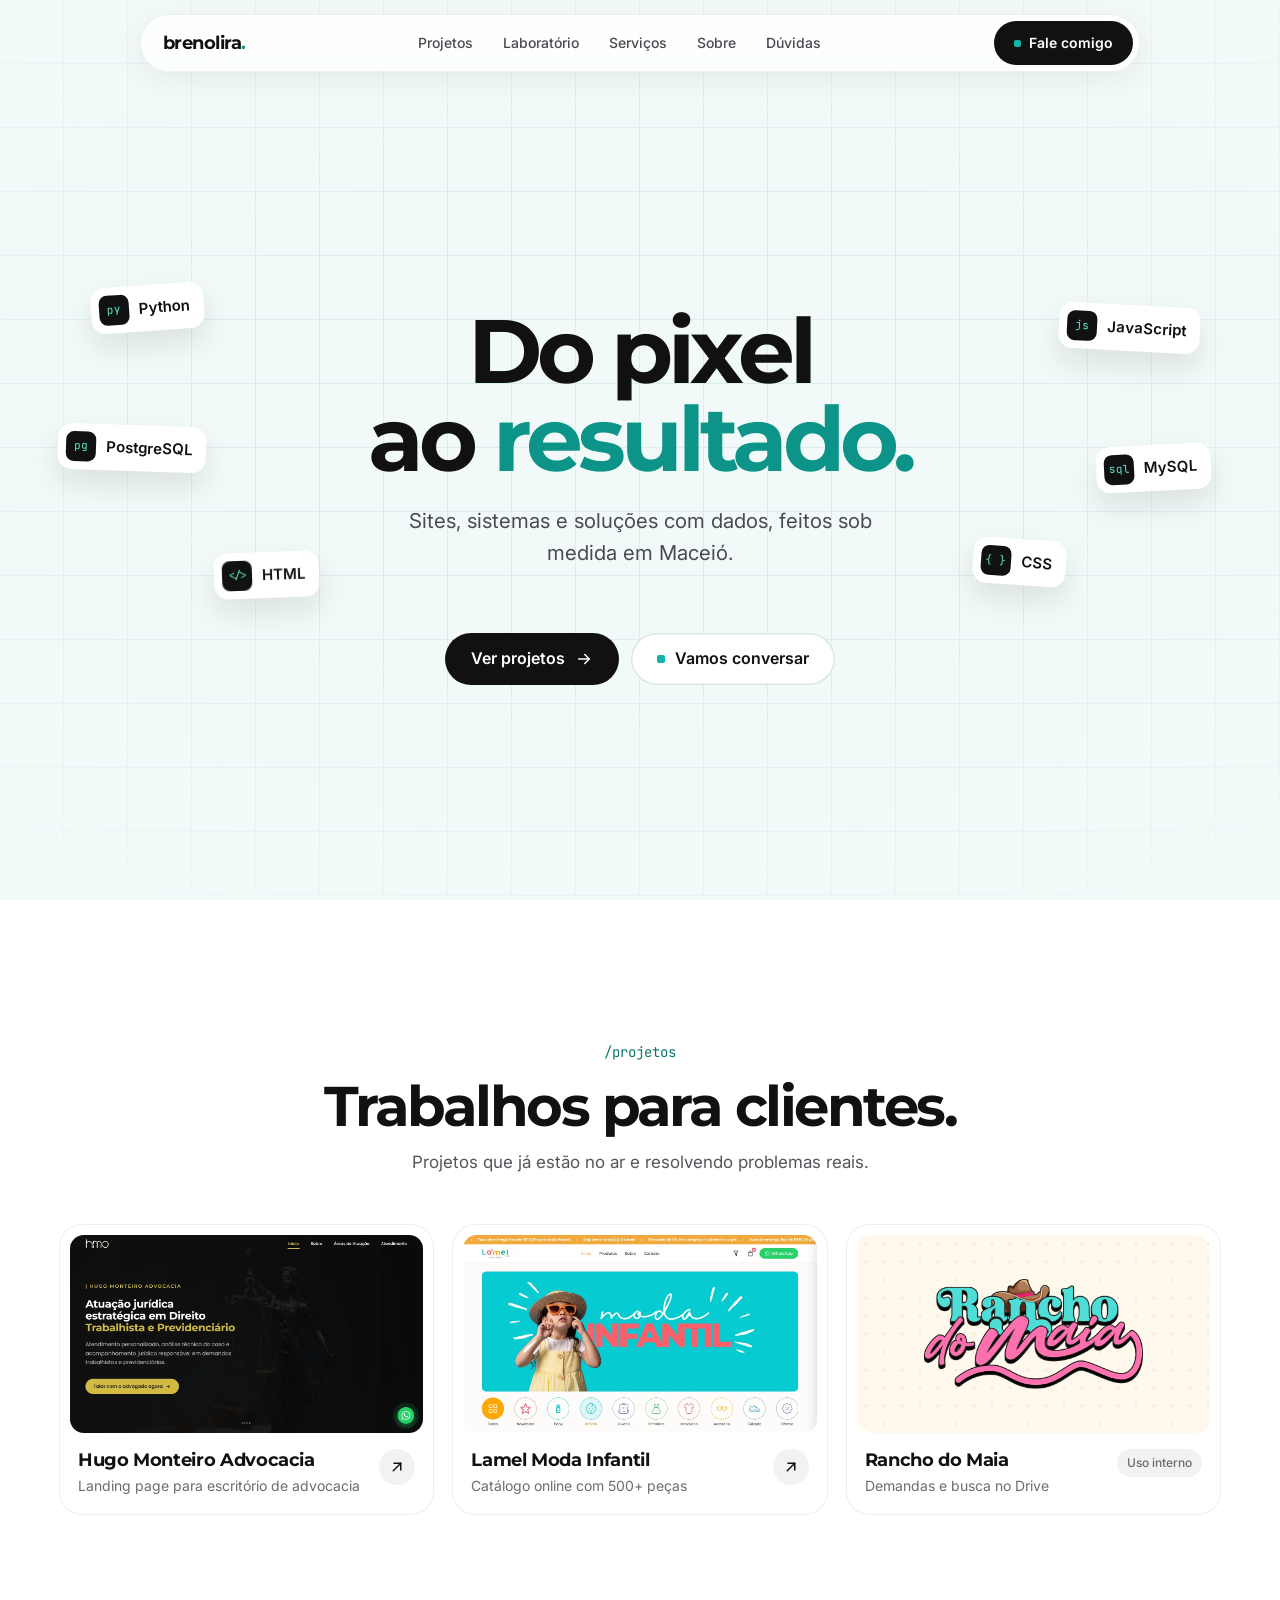
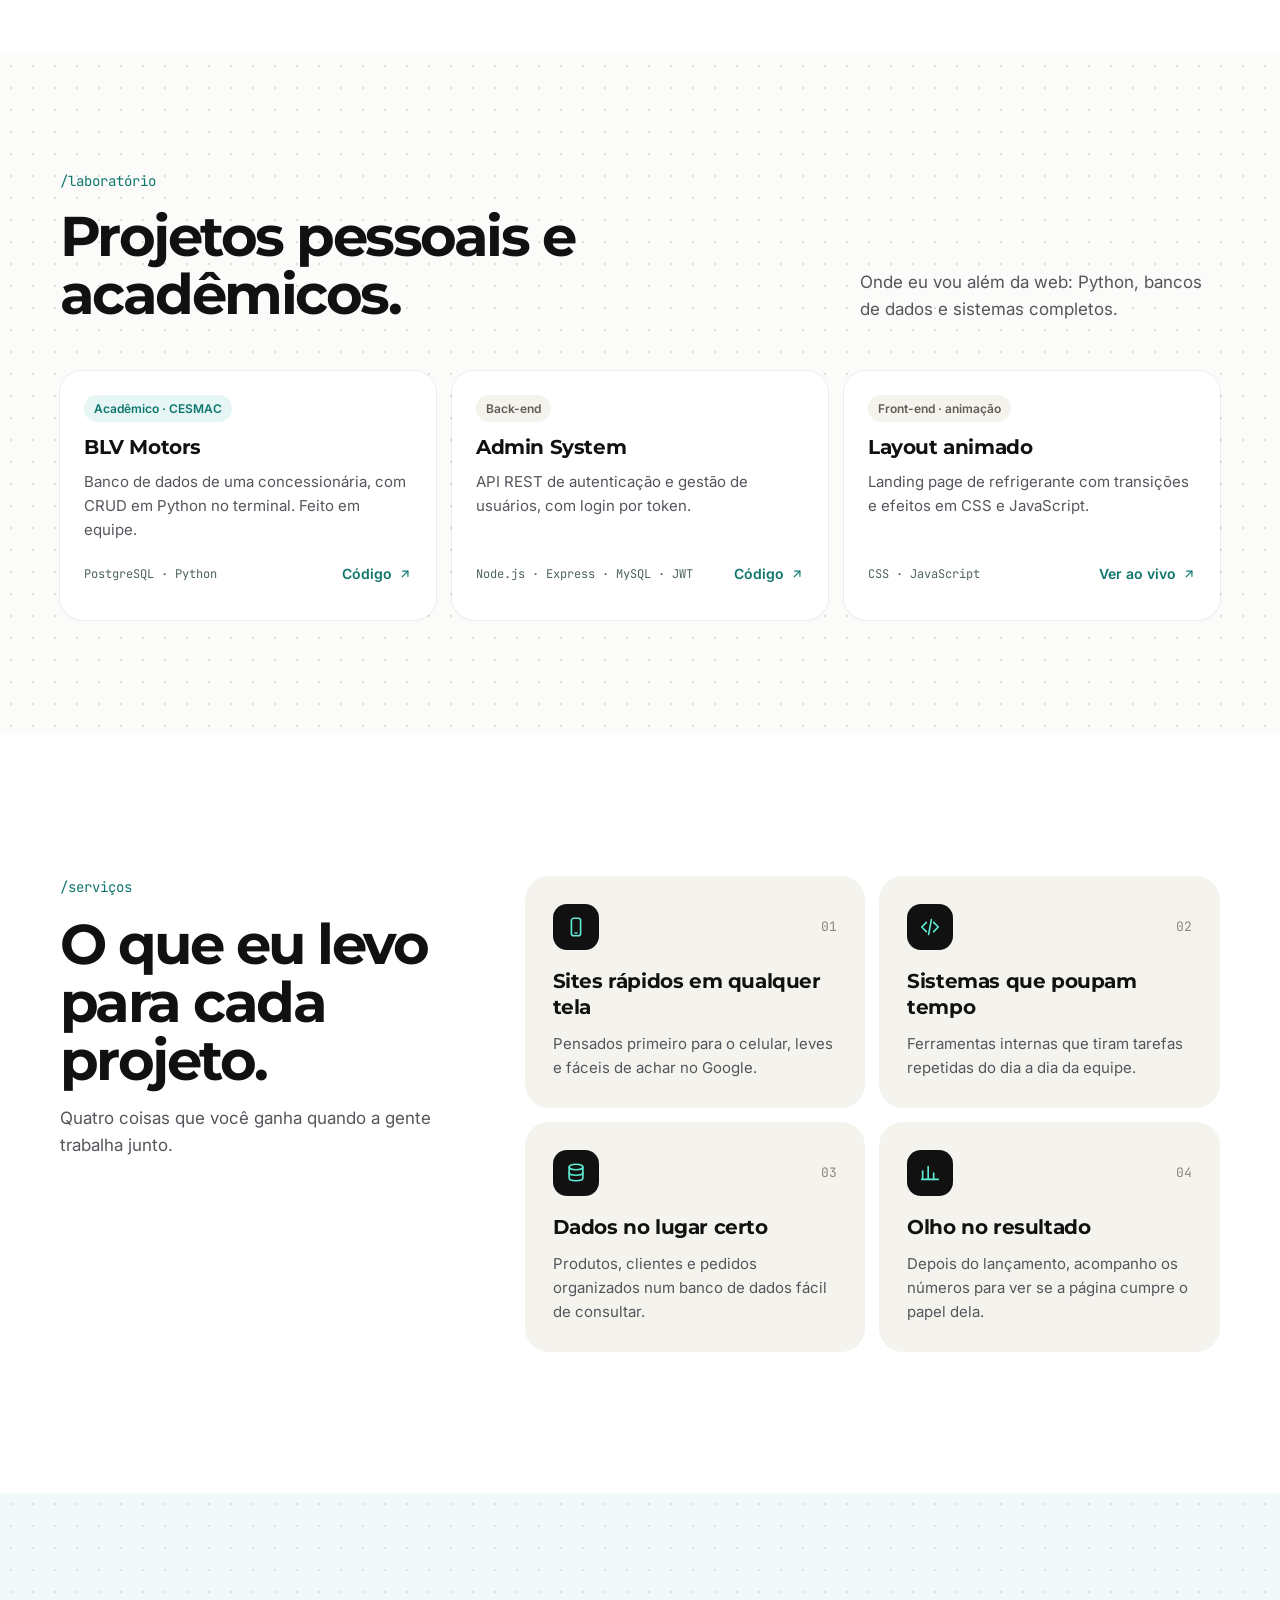
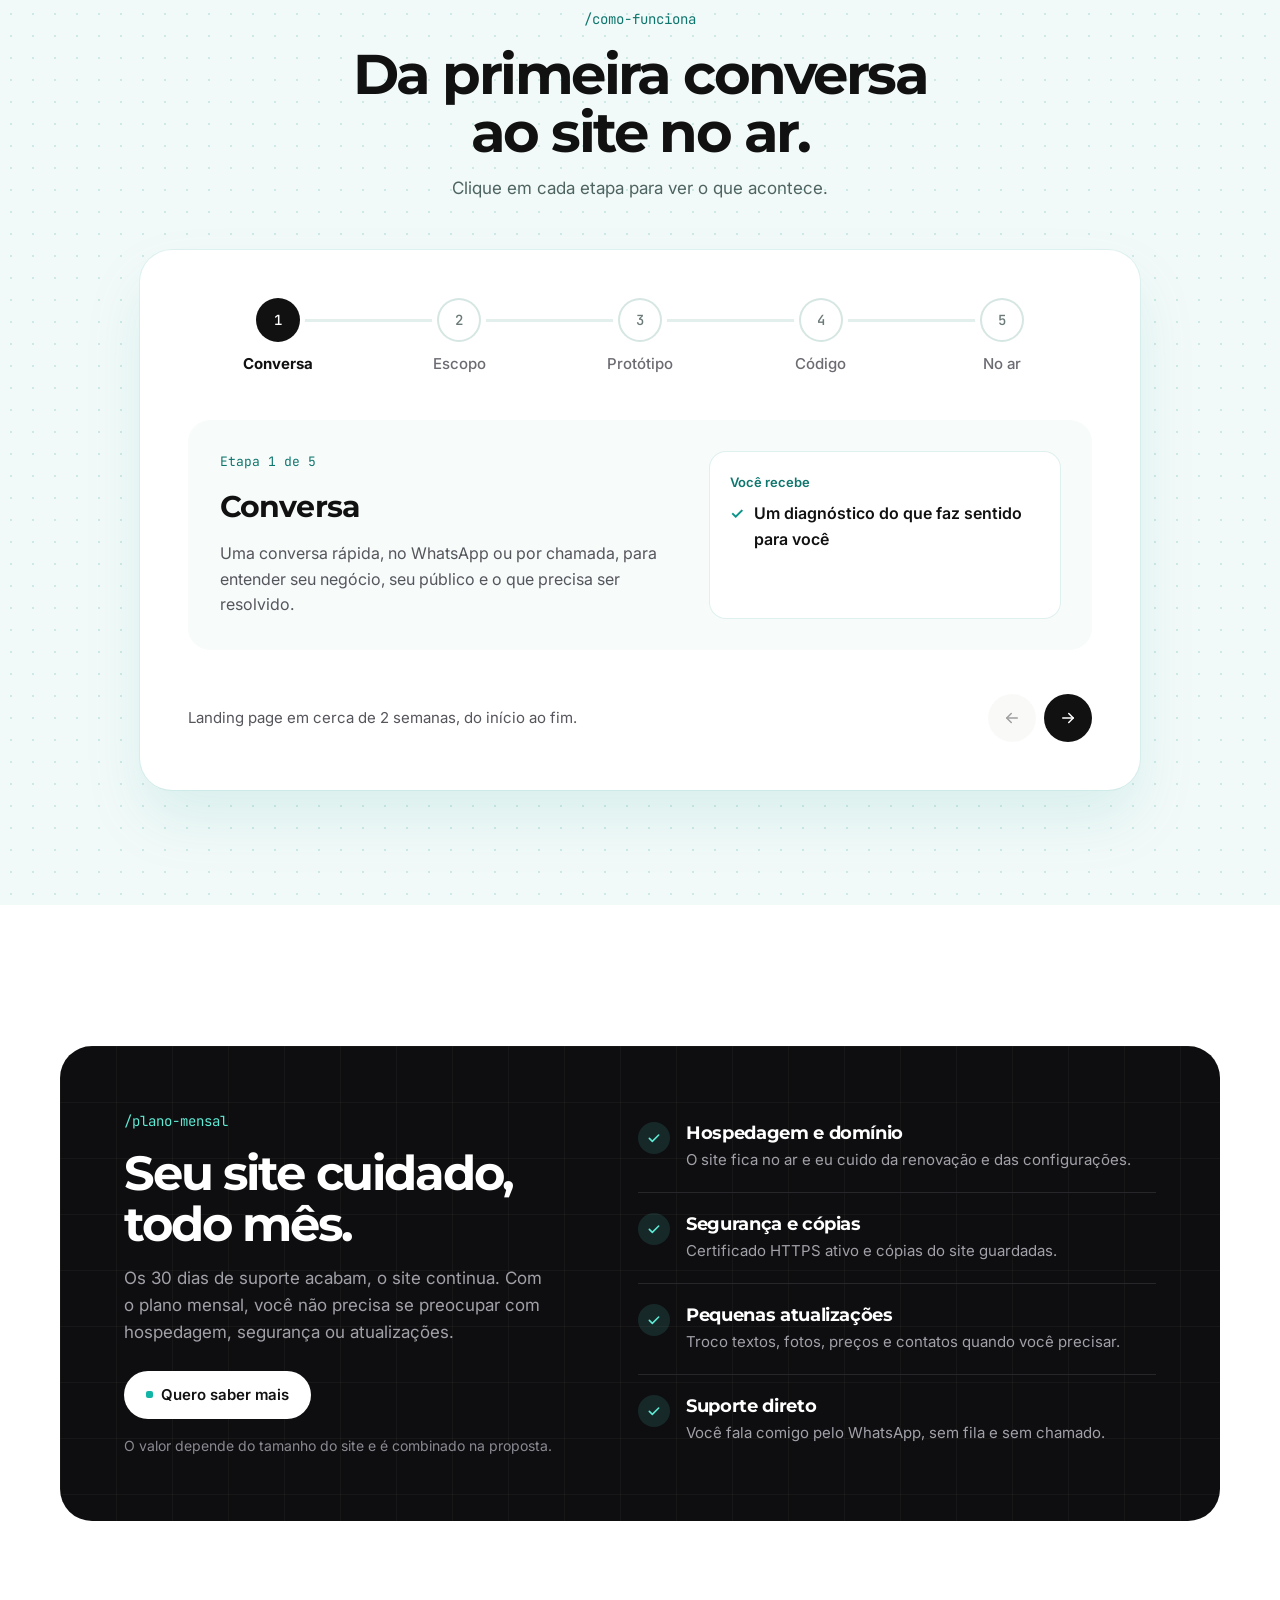
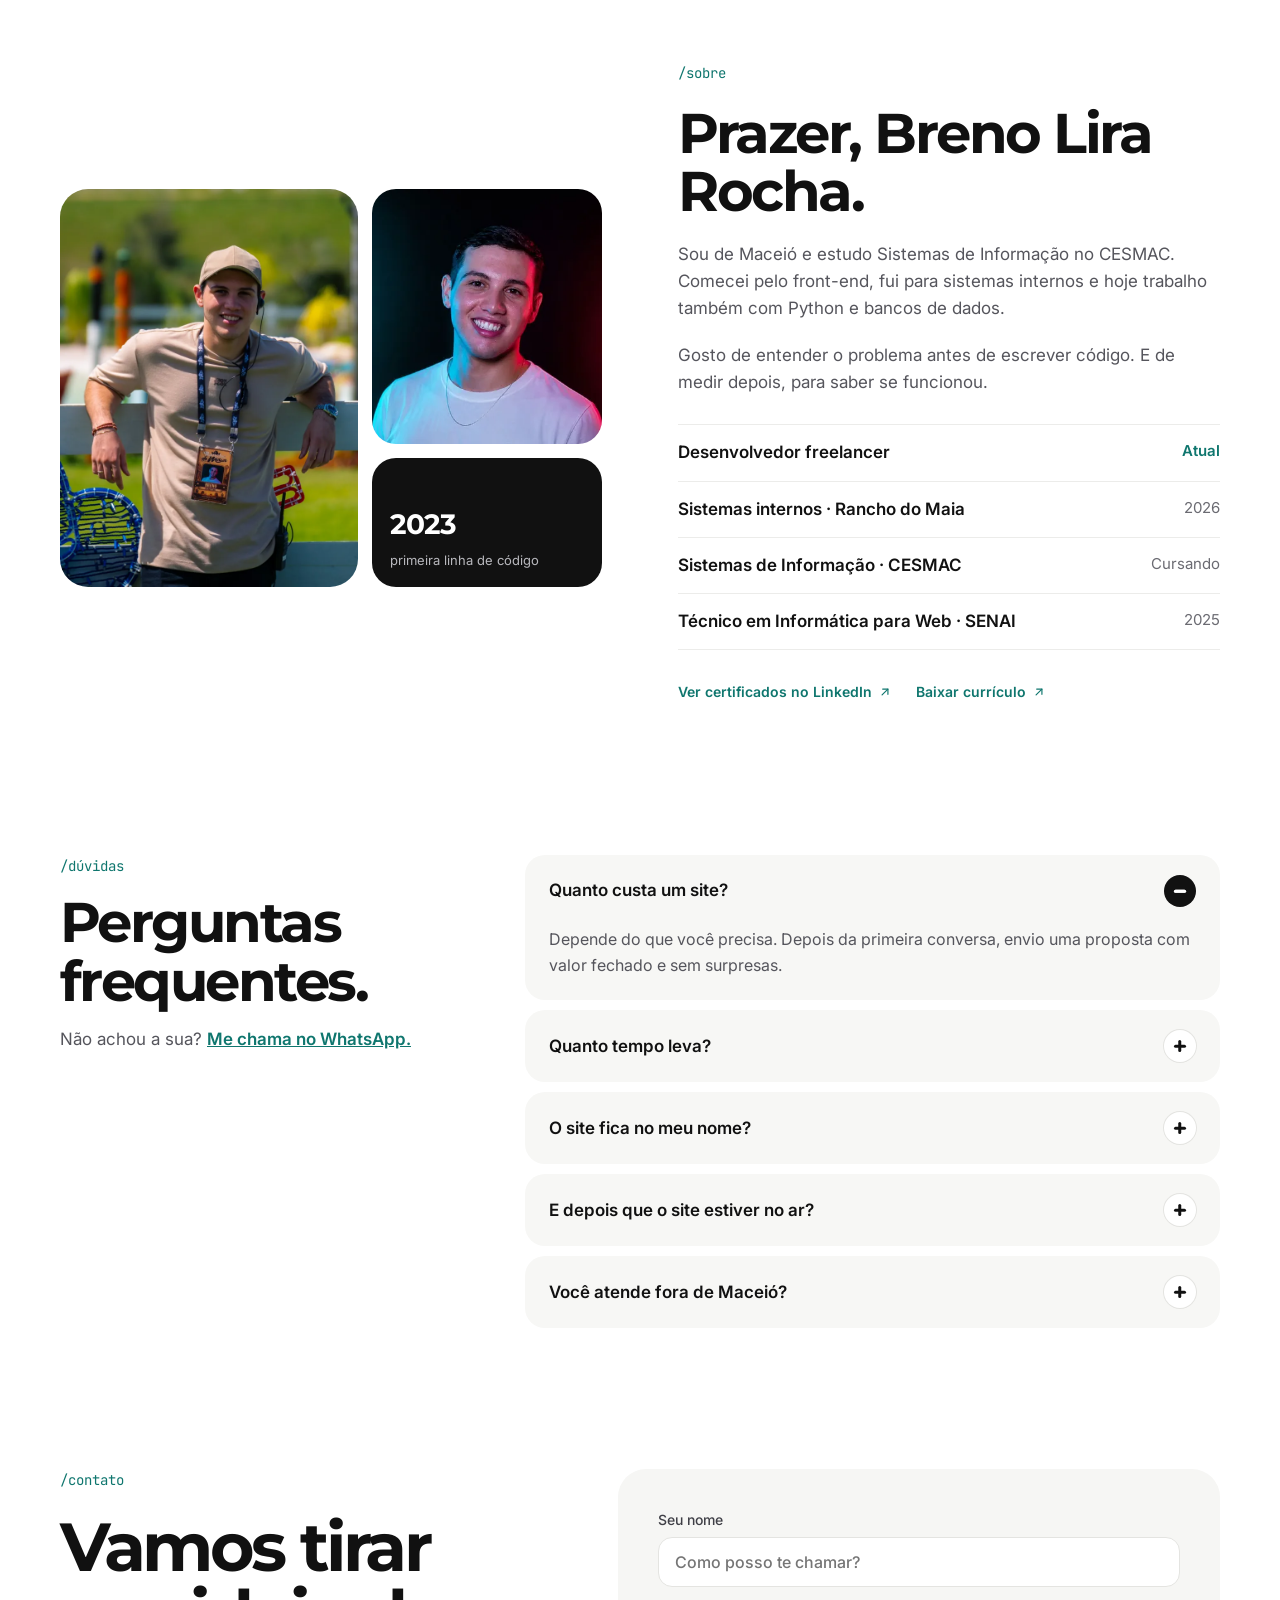
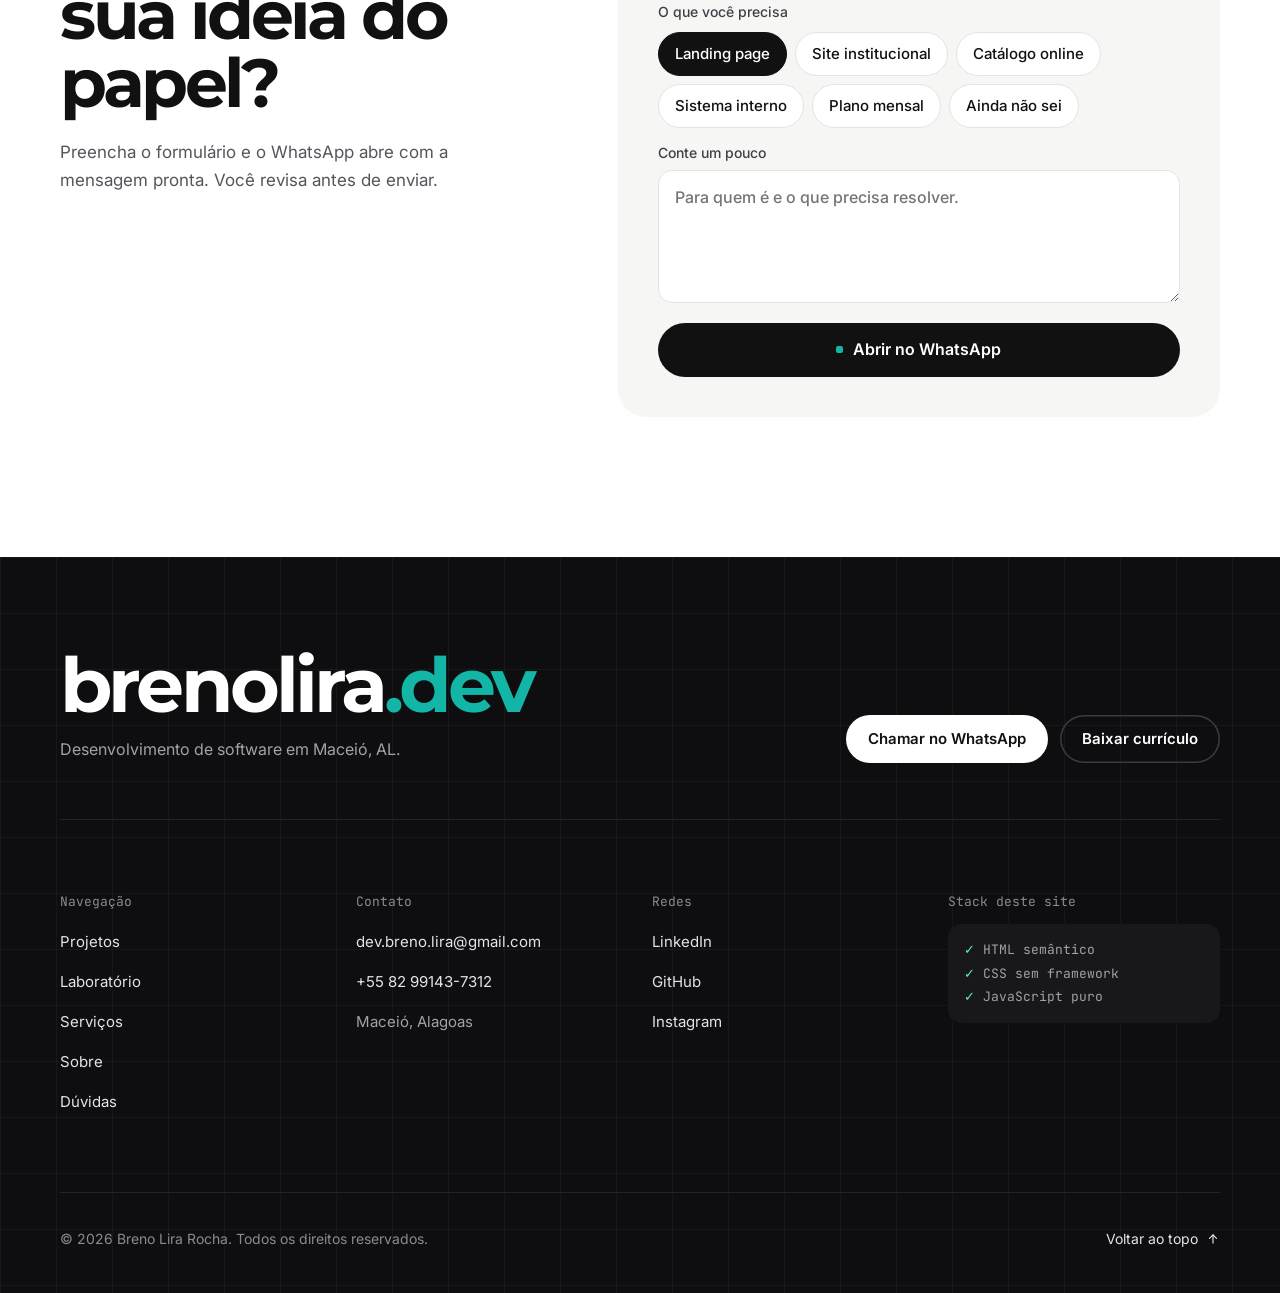
==== index.html @ 813b9945 "refactor: CSS dividido por seção e JavaScript em módulos - css/style.css vira 18 arquivos (base, com" ====
<!DOCTYPE html>
<html lang="pt-BR">
<head>
  <meta charset="UTF-8">
  <meta name="viewport" content="width=device-width, initial-scale=1.0">
  <title>Breno Lira | Desenvolvedor Web em Maceió – Sites e Sistemas</title>
  <meta name="description" content="Desenvolvedor web em Maceió (AL). Crio landing pages, sites, catálogos online e sistemas internos sob medida, rápidos no celular e fáceis de achar no Google.">
  <meta name="author" content="Breno Lira Rocha">
  <meta name="robots" content="index, follow, max-image-preview:large">
  <link rel="canonical" href="https://brenolira.dev/">
  <meta name="theme-color" content="#FFFFFF">

  <link rel="icon" href="/favicon.ico" sizes="48x48">
  <link rel="icon" href="/assets/icons/favicon-32.png" type="image/png" sizes="32x32">
  <link rel="apple-touch-icon" href="/assets/icons/apple-touch-icon.png">
  <link rel="manifest" href="/site.webmanifest">

  <meta property="og:type" content="website">
  <meta property="og:site_name" content="Breno Lira">
  <meta property="og:locale" content="pt_BR">
  <meta property="og:url" content="https://brenolira.dev/">
  <meta property="og:title" content="Breno Lira | Do pixel ao resultado">
  <meta property="og:description" content="Sites, sistemas e soluções com dados, feitos sob medida em Maceió.">
  <meta property="og:image" content="https://brenolira.dev/assets/img/og-image.jpg">
  <meta property="og:image:width" content="1200">
  <meta property="og:image:height" content="630">
  <meta property="og:image:alt" content="Breno Lira, desenvolvedor web em Maceió: do pixel ao resultado.">
  <meta name="twitter:card" content="summary_large_image">
  <meta name="twitter:title" content="Breno Lira | Do pixel ao resultado">
  <meta name="twitter:description" content="Sites, sistemas e soluções com dados, feitos sob medida em Maceió.">
  <meta name="twitter:image" content="https://brenolira.dev/assets/img/og-image.jpg">

  <script type="application/ld+json">
  {
    "@context": "https://schema.org",
    "@graph": [
      {
        "@type": "Person",
        "@id": "https://brenolira.dev/#breno",
        "name": "Breno Lira Rocha",
        "alternateName": "Breno Lira",
        "jobTitle": "Desenvolvedor Web",
        "url": "https://brenolira.dev/",
        "image": "https://brenolira.dev/assets/img/breno-retrato.webp",
        "email": "mailto:dev.breno.lira@gmail.com",
        "telephone": "+55-82-99143-7312",
        "address": {
          "@type": "PostalAddress",
          "addressLocality": "Maceió",
          "addressRegion": "AL",
          "addressCountry": "BR"
        },
        "alumniOf": [
          { "@type": "CollegeOrUniversity", "name": "Centro Universitário CESMAC" },
          { "@type": "EducationalOrganization", "name": "SESI/SENAI – EBEP Carlos Guido Ferrario Lobo" }
        ],
        "knowsAbout": ["HTML", "CSS", "JavaScript", "Node.js", "Python", "PostgreSQL", "MySQL", "SEO"],
        "sameAs": [
          "https://www.linkedin.com/in/-brenolirarocha",
          "https://github.com/brenoliraweb",
          "https://www.instagram.com/brenolira.dev"
        ]
      },
      {
        "@type": "ProfessionalService",
        "@id": "https://brenolira.dev/#servico",
        "name": "Breno Lira – Desenvolvimento Web",
        "url": "https://brenolira.dev/",
        "image": "https://brenolira.dev/assets/img/og-image.jpg",
        "description": "Landing pages, sites institucionais, catálogos online e sistemas internos feitos sob medida.",
        "telephone": "+55-82-99143-7312",
        "email": "dev.breno.lira@gmail.com",
        "founder": { "@id": "https://brenolira.dev/#breno" },
        "address": {
          "@type": "PostalAddress",
          "addressLocality": "Maceió",
          "addressRegion": "AL",
          "addressCountry": "BR"
        },
        "areaServed": [
          { "@type": "City", "name": "Maceió" },
          { "@type": "Country", "name": "Brasil" }
        ],
        "serviceType": ["Landing page", "Site institucional", "Catálogo online", "Sistema interno", "Hospedagem e manutenção de sites"]
      },
      {
        "@type": "WebSite",
        "@id": "https://brenolira.dev/#site",
        "url": "https://brenolira.dev/",
        "name": "Breno Lira",
        "inLanguage": "pt-BR",
        "publisher": { "@id": "https://brenolira.dev/#breno" }
      }
    ]
  }
  </script>

  <script>
    (function () {
      try {
        var skip = !!location.hash ||
          sessionStorage.getItem('intro') === 'visto' ||
          matchMedia('(prefers-reduced-motion: reduce)').matches;
        if (skip) return;
        var root = document.documentElement;
        root.classList.add('is-intro');
        setTimeout(function () { root.classList.remove('is-intro', 'is-leaving'); }, 7000);
      } catch (e) {}
    })();
  </script>

  <link rel="preconnect" href="https://fonts.googleapis.com">
  <link rel="preconnect" href="https://fonts.gstatic.com" crossorigin>
  <link rel="stylesheet" href="https://fonts.googleapis.com/css2?family=Montserrat:wght@500;600;700&family=Inter:wght@400;500;600&family=JetBrains+Mono:wght@400;500&display=swap">
  <link rel="stylesheet" href="css/global.css">
  <script type="module" src="js/main.js"></script>
</head>
<body>

  <div class="intro" aria-hidden="true">
    <div class="intro__panel">
      <div class="intro__stage">
        <p class="intro__logo"><span class="intro__part">breno</span><span class="intro__part">lira</span><span class="intro__part intro__part--accent">.dev</span></p>
        <div class="intro__bar"><span class="intro__bar-fill"></span></div>
        <p class="intro__caption">do pixel ao resultado</p>
      </div>
    </div>
  </div>

  <a class="skip-link" href="#projetos">Pular para o conteúdo</a>

  <header class="header">
    <div class="header__bar">
      <a class="logo" href="#inicio" aria-label="Breno Lira, voltar ao início">brenolira<span class="logo__dot">.</span></a>

      <nav class="nav" aria-label="Principal">
        <a class="nav__link" href="#projetos">Projetos</a>
        <a class="nav__link" href="#laboratorio">Laboratório</a>
        <a class="nav__link" href="#servicos">Serviços</a>
        <a class="nav__link" href="#sobre">Sobre</a>
        <a class="nav__link" href="#faq">Dúvidas</a>
      </nav>

      <div class="header__actions">
        <a class="btn btn--dark btn--sm" href="#contato">
          <span class="btn__dot" aria-hidden="true"></span>Fale comigo
        </a>
        <button class="menu-toggle" type="button" aria-expanded="false" aria-controls="mobile-menu" aria-label="Abrir menu" data-menu-toggle>
          <span class="menu-toggle__line" aria-hidden="true"></span>
          <span class="menu-toggle__line" aria-hidden="true"></span>
          <span class="menu-toggle__line" aria-hidden="true"></span>
        </button>
      </div>
    </div>

    <nav class="mobile-menu" id="mobile-menu" aria-label="Menu" hidden data-menu>
      <a class="mobile-menu__link" href="#projetos">Projetos</a>
      <a class="mobile-menu__link" href="#laboratorio">Laboratório</a>
      <a class="mobile-menu__link" href="#servicos">Serviços</a>
      <a class="mobile-menu__link" href="#plano">Plano mensal</a>
      <a class="mobile-menu__link" href="#sobre">Sobre</a>
      <a class="mobile-menu__link" href="#faq">Dúvidas</a>
      <a class="btn btn--dark btn--md mobile-menu__cta" href="https://wa.me/5582991437312" target="_blank" rel="noopener">
        <span class="btn__dot" aria-hidden="true"></span>Chamar no WhatsApp
      </a>
    </nav>
  </header>

  <main>

    <section class="hero" id="inicio">
      <div class="hero__grid" aria-hidden="true"></div>

      <div class="hero__content">
        <div class="hero__stage">
          <h1 class="hero__title">Do pixel<br>ao <span class="text-accent">resultado.</span></h1>
          <p class="hero__lead">Sites, sistemas e soluções com dados, feitos sob medida em Maceió.</p>

          <ul class="chips" aria-label="Tecnologias que uso">
            <li class="chip chip--1"><span class="chip__inner"><span class="chip__icon" aria-hidden="true">py</span>Python</span></li>
            <li class="chip chip--2"><span class="chip__inner"><span class="chip__icon" aria-hidden="true">js</span>JavaScript</span></li>
            <li class="chip chip--3"><span class="chip__inner"><span class="chip__icon" aria-hidden="true">pg</span>PostgreSQL</span></li>
            <li class="chip chip--4"><span class="chip__inner"><span class="chip__icon" aria-hidden="true">sql</span>MySQL</span></li>
            <li class="chip chip--5"><span class="chip__inner"><span class="chip__icon" aria-hidden="true">&lt;/&gt;</span>HTML</span></li>
            <li class="chip chip--6"><span class="chip__inner"><span class="chip__icon" aria-hidden="true">{ }</span>CSS</span></li>
          </ul>
        </div>

        <div class="hero__actions">
          <a class="btn btn--dark btn--lg" href="#projetos">
            Ver projetos
            <svg aria-hidden="true" width="18" height="18" viewBox="0 0 24 24" fill="none" stroke="currentColor" stroke-width="2" stroke-linecap="round" stroke-linejoin="round"><path d="M5 12h14"/><path d="M13 6l6 6-6 6"/></svg>
          </a>
          <a class="btn btn--outline btn--lg" href="#contato">
            <span class="btn__dot" aria-hidden="true"></span>Vamos conversar
          </a>
        </div>
      </div>
    </section>

    <section class="section" id="projetos">
      <div class="container">
        <header class="section-head section-head--center">
          <p class="eyebrow">/projetos</p>
          <h2 class="section-title">Trabalhos para clientes.</h2>
          <p class="section-text">Projetos que já estão no ar e resolvendo problemas reais.</p>
        </header>

        <div class="works">
          <article class="work">
            <a class="work__link" href="https://hugomonteiroadvocacia.com/" target="_blank" rel="noopener">
              <div class="work__media">
                <img src="assets/img/projeto-hugo-monteiro.webp" width="1280" height="720" loading="lazy" decoding="async" alt="Topo do site Hugo Monteiro Advocacia: fundo escuro com a estátua da justiça e título em dourado.">
              </div>
              <div class="work__meta">
                <div>
                  <h3 class="work__title">Hugo Monteiro Advocacia</h3>
                  <p class="work__desc">Landing page para escritório de advocacia</p>
                </div>
                <span class="work__arrow"><svg aria-hidden="true" width="18" height="18" viewBox="0 0 24 24" fill="none" stroke="currentColor" stroke-width="2" stroke-linecap="round" stroke-linejoin="round"><path d="M7 17L17 7"/><path d="M8 7h9v9"/></svg></span>
              </div>
            </a>
          </article>

          <article class="work">
            <a class="work__link" href="https://lamel-moda-infantil.vercel.app/" target="_blank" rel="noopener">
              <div class="work__media">
                <img src="assets/img/projeto-lamel.webp" width="1280" height="720" loading="lazy" decoding="async" alt="Topo do catálogo Lamel Moda Infantil: banner turquesa e categorias em ícones circulares.">
              </div>
              <div class="work__meta">
                <div>
                  <h3 class="work__title">Lamel Moda Infantil</h3>
                  <p class="work__desc">Catálogo online com 500+ peças</p>
                </div>
                <span class="work__arrow"><svg aria-hidden="true" width="18" height="18" viewBox="0 0 24 24" fill="none" stroke="currentColor" stroke-width="2" stroke-linecap="round" stroke-linejoin="round"><path d="M7 17L17 7"/><path d="M8 7h9v9"/></svg></span>
              </div>
            </a>
          </article>

          <article class="work">
            <div class="work__link">
              <div class="work__media work__media--logo">
                <img src="assets/img/rancho-do-maia-logo.webp" width="367" height="184" loading="lazy" decoding="async" alt="Logo do Rancho do Maia, edição Texas: letreiro em verde-água e rosa com chapéu de cowboy.">
              </div>
              <div class="work__meta">
                <div>
                  <h3 class="work__title">Rancho do Maia</h3>
                  <p class="work__desc">Demandas e busca no Drive</p>
                </div>
                <span class="work__badge">Uso interno</span>
              </div>
            </div>
          </article>
        </div>
      </div>
    </section>

    <section class="section section--band section--dots" id="laboratorio">
      <div class="container">
        <header class="section-head section-head--split">
          <div class="section-head__main">
            <p class="eyebrow">/laboratório</p>
            <h2 class="section-title">Projetos pessoais e acadêmicos.</h2>
          </div>
          <p class="section-text">Onde eu vou além da web: Python, bancos de dados e sistemas completos.</p>
        </header>

        <div class="lab">
          <article class="lab-card lift">
            <span class="tag tag--teal">Acadêmico · CESMAC</span>
            <h3 class="card-title">BLV Motors</h3>
            <p class="card-text">Banco de dados de uma concessionária, com CRUD em Python no terminal. Feito em equipe.</p>
            <div class="lab-card__footer">
              <p class="mono lab-card__stack">PostgreSQL · Python</p>
              <a class="link-arrow link-arrow--sm" href="https://github.com/brenoliraweb/crud-database-concessionaria" target="_blank" rel="noopener">Código <svg aria-hidden="true" width="14" height="14" viewBox="0 0 24 24" fill="none" stroke="currentColor" stroke-width="2" stroke-linecap="round" stroke-linejoin="round"><path d="M7 17L17 7"/><path d="M8 7h9v9"/></svg></a>
            </div>
          </article>

          <article class="lab-card lift">
            <span class="tag tag--sand">Back-end</span>
            <h3 class="card-title">Admin System</h3>
            <p class="card-text">API REST de autenticação e gestão de usuários, com login por token.</p>
            <div class="lab-card__footer">
              <p class="mono lab-card__stack">Node.js · Express · MySQL · JWT</p>
              <a class="link-arrow link-arrow--sm" href="https://github.com/brenoliraweb/admin-system" target="_blank" rel="noopener">Código <svg aria-hidden="true" width="14" height="14" viewBox="0 0 24 24" fill="none" stroke="currentColor" stroke-width="2" stroke-linecap="round" stroke-linejoin="round"><path d="M7 17L17 7"/><path d="M8 7h9v9"/></svg></a>
            </div>
          </article>

          <article class="lab-card lift">
            <span class="tag tag--sand">Front-end · animação</span>
            <h3 class="card-title">Layout animado</h3>
            <p class="card-text">Landing page de refrigerante com transições e efeitos em CSS e JavaScript.</p>
            <div class="lab-card__footer">
              <p class="mono lab-card__stack">CSS · JavaScript</p>
              <a class="link-arrow link-arrow--sm" href="https://brenoliraweb.github.io/layout-animado-refrigerante/" target="_blank" rel="noopener">Ver ao vivo <svg aria-hidden="true" width="14" height="14" viewBox="0 0 24 24" fill="none" stroke="currentColor" stroke-width="2" stroke-linecap="round" stroke-linejoin="round"><path d="M7 17L17 7"/><path d="M8 7h9v9"/></svg></a>
            </div>
          </article>
        </div>
      </div>
    </section>

    <section class="section" id="servicos">
      <div class="container split">
        <header class="split__aside section-head">
          <p class="eyebrow">/serviços</p>
          <h2 class="section-title">O que eu levo para cada projeto.</h2>
          <p class="section-text">Quatro coisas que você ganha quando a gente trabalha junto.</p>
        </header>

        <div class="split__main services">
          <article class="service lift">
            <div class="service__top">
              <span class="icon-box" aria-hidden="true">
                <svg width="22" height="22" viewBox="0 0 24 24" fill="none" stroke="currentColor" stroke-width="1.8" stroke-linecap="round" stroke-linejoin="round"><rect x="7" y="2.5" width="10" height="19" rx="2.5"/><path d="M11 18.5h2"/></svg>
              </span>
              <span class="mono service__num">01</span>
            </div>
            <h3 class="card-title">Sites rápidos em qualquer tela</h3>
            <p class="card-text">Pensados primeiro para o celular, leves e fáceis de achar no Google.</p>
          </article>

          <article class="service lift">
            <div class="service__top">
              <span class="icon-box" aria-hidden="true">
                <svg width="22" height="22" viewBox="0 0 24 24" fill="none" stroke="currentColor" stroke-width="1.8" stroke-linecap="round" stroke-linejoin="round"><path d="M8 7l-5 5 5 5"/><path d="M16 7l5 5-5 5"/><path d="M13.5 4l-3 16"/></svg>
              </span>
              <span class="mono service__num">02</span>
            </div>
            <h3 class="card-title">Sistemas que poupam tempo</h3>
            <p class="card-text">Ferramentas internas que tiram tarefas repetidas do dia a dia da equipe.</p>
          </article>

          <article class="service lift">
            <div class="service__top">
              <span class="icon-box" aria-hidden="true">
                <svg width="22" height="22" viewBox="0 0 24 24" fill="none" stroke="currentColor" stroke-width="1.8" stroke-linecap="round" stroke-linejoin="round"><ellipse cx="12" cy="5.5" rx="7.5" ry="3"/><path d="M4.5 5.5v6c0 1.7 3.4 3 7.5 3s7.5-1.3 7.5-3v-6"/><path d="M4.5 11.5v6c0 1.7 3.4 3 7.5 3s7.5-1.3 7.5-3v-6"/></svg>
              </span>
              <span class="mono service__num">03</span>
            </div>
            <h3 class="card-title">Dados no lugar certo</h3>
            <p class="card-text">Produtos, clientes e pedidos organizados num banco de dados fácil de consultar.</p>
          </article>

          <article class="service lift">
            <div class="service__top">
              <span class="icon-box" aria-hidden="true">
                <svg width="22" height="22" viewBox="0 0 24 24" fill="none" stroke="currentColor" stroke-width="1.8" stroke-linecap="round" stroke-linejoin="round"><path d="M4 19V10"/><path d="M10 19V5"/><path d="M16 19v-7"/><path d="M21 19H3"/></svg>
              </span>
              <span class="mono service__num">04</span>
            </div>
            <h3 class="card-title">Olho no resultado</h3>
            <p class="card-text">Depois do lançamento, acompanho os números para ver se a página cumpre o papel dela.</p>
          </article>
        </div>
      </div>
    </section>

    <section class="section section--band section--dots-teal" id="processo">
      <div class="container container--narrow">
        <header class="section-head section-head--center">
          <p class="eyebrow">/como-funciona</p>
          <h2 class="section-title">Da primeira conversa<br>ao site no ar.</h2>
          <p class="section-text section-text--teal">Clique em cada etapa para ver o que acontece.</p>
        </header>

        <div class="process" data-process>
          <div class="process__track">
            <div class="process__line" aria-hidden="true">
              <div class="process__progress" data-process-progress></div>
            </div>
            <ol class="process__steps">
              <li><button class="step" type="button" data-step="0"><span class="step__num">1</span><span class="step__title">Conversa</span></button></li>
              <li><button class="step" type="button" data-step="1"><span class="step__num">2</span><span class="step__title">Escopo</span></button></li>
              <li><button class="step" type="button" data-step="2"><span class="step__num">3</span><span class="step__title">Protótipo</span></button></li>
              <li><button class="step" type="button" data-step="3"><span class="step__num">4</span><span class="step__title">Código</span></button></li>
              <li><button class="step" type="button" data-step="4"><span class="step__num">5</span><span class="step__title">No ar</span></button></li>
            </ol>
          </div>

          <div class="process__detail" aria-live="polite">
            <div class="process__text">
              <span class="mono process__count" data-process-count>Etapa 1 de 5</span>
              <h3 class="process__title" data-process-title>Conversa</h3>
              <p class="process__desc" data-process-desc>Uma conversa rápida, no WhatsApp ou por chamada, para entender seu negócio, seu público e o que precisa ser resolvido.</p>
            </div>
            <div class="process__gets">
              <span class="process__gets-label">Você recebe</span>
              <span class="process__gets-item"><span class="text-accent" aria-hidden="true">✓</span><span data-process-gets>Um diagnóstico do que faz sentido para você</span></span>
            </div>
          </div>

          <div class="process__footer">
            <p class="process__note">Landing page em cerca de 2 semanas, do início ao fim.</p>
            <div class="process__nav">
              <button class="round-btn" type="button" data-process-prev aria-label="Etapa anterior">
                <svg aria-hidden="true" width="18" height="18" viewBox="0 0 24 24" fill="none" stroke="currentColor" stroke-width="2" stroke-linecap="round" stroke-linejoin="round"><path d="M19 12H5"/><path d="M11 6l-6 6 6 6"/></svg>
              </button>
              <button class="round-btn round-btn--dark" type="button" data-process-next aria-label="Próxima etapa">
                <svg aria-hidden="true" width="18" height="18" viewBox="0 0 24 24" fill="none" stroke="currentColor" stroke-width="2" stroke-linecap="round" stroke-linejoin="round"><path d="M5 12h14"/><path d="M13 6l6 6-6 6"/></svg>
              </button>
            </div>
          </div>
        </div>
      </div>
    </section>

    <section class="section" id="plano">
      <div class="container">
        <div class="plan">
          <div class="plan__intro">
            <p class="eyebrow plan__eyebrow">/plano-mensal</p>
            <h2 class="plan__heading">Seu site cuidado, todo mês.</h2>
            <p class="plan__lead">Os 30 dias de suporte acabam, o site continua. Com o plano mensal, você não precisa se preocupar com hospedagem, segurança ou atualizações.</p>
            <a class="btn btn--light btn--md plan__cta" href="#contato">
              <span class="btn__dot" aria-hidden="true"></span>Quero saber mais
            </a>
            <p class="plan__note">O valor depende do tamanho do site e é combinado na proposta.</p>
          </div>
          <ul class="plan__list">
            <li class="plan__item">
              <span class="plan__icon"><svg aria-hidden="true" width="16" height="16" viewBox="0 0 24 24" fill="none" stroke="currentColor" stroke-width="2.4" stroke-linecap="round" stroke-linejoin="round"><path d="M5 12.5l4.5 4.5L19 7.5"/></svg></span>
              <div>
                <h3 class="plan__title">Hospedagem e domínio</h3>
                <p class="plan__text">O site fica no ar e eu cuido da renovação e das configurações.</p>
              </div>
            </li>
            <li class="plan__item">
              <span class="plan__icon"><svg aria-hidden="true" width="16" height="16" viewBox="0 0 24 24" fill="none" stroke="currentColor" stroke-width="2.4" stroke-linecap="round" stroke-linejoin="round"><path d="M5 12.5l4.5 4.5L19 7.5"/></svg></span>
              <div>
                <h3 class="plan__title">Segurança e cópias</h3>
                <p class="plan__text">Certificado HTTPS ativo e cópias do site guardadas.</p>
              </div>
            </li>
            <li class="plan__item">
              <span class="plan__icon"><svg aria-hidden="true" width="16" height="16" viewBox="0 0 24 24" fill="none" stroke="currentColor" stroke-width="2.4" stroke-linecap="round" stroke-linejoin="round"><path d="M5 12.5l4.5 4.5L19 7.5"/></svg></span>
              <div>
                <h3 class="plan__title">Pequenas atualizações</h3>
                <p class="plan__text">Troco textos, fotos, preços e contatos quando você precisar.</p>
              </div>
            </li>
            <li class="plan__item">
              <span class="plan__icon"><svg aria-hidden="true" width="16" height="16" viewBox="0 0 24 24" fill="none" stroke="currentColor" stroke-width="2.4" stroke-linecap="round" stroke-linejoin="round"><path d="M5 12.5l4.5 4.5L19 7.5"/></svg></span>
              <div>
                <h3 class="plan__title">Suporte direto</h3>
                <p class="plan__text">Você fala comigo pelo WhatsApp, sem fila e sem chamado.</p>
              </div>
            </li>
          </ul>
        </div>
      </div>
    </section>

    <section class="section" id="sobre">
      <div class="container about">
        <div class="about__media">
          <div class="about__photo about__photo--main">
            <img src="assets/img/breno-trabalhando.webp" width="720" height="960" loading="lazy" decoding="async" alt="Breno Lira sorrindo, de boné e crachá, apoiado numa cerca durante o trabalho no Rancho do Maia.">
          </div>
          <div class="about__photo about__photo--small">
            <img src="assets/img/breno-retrato.webp" width="400" height="400" loading="lazy" decoding="async" alt="Retrato de Breno Lira em estúdio, com luz azul e vermelha.">
          </div>
          <div class="about__stat">
            <span class="about__year">2023</span>
            <span class="about__caption">primeira linha de código</span>
          </div>
        </div>

        <div class="about__text">
          <p class="eyebrow">/sobre</p>
          <h2 class="section-title">Prazer, Breno Lira Rocha.</h2>
          <p class="section-text">Sou de Maceió e estudo Sistemas de Informação no CESMAC. Comecei pelo front-end, fui para sistemas internos e hoje trabalho também com Python e bancos de dados.</p>
          <p class="section-text">Gosto de entender o problema antes de escrever código. E de medir depois, para saber se funcionou.</p>
          <ul class="timeline">
            <li class="timeline__item"><span class="timeline__role">Desenvolvedor freelancer</span><span class="timeline__date timeline__date--now">Atual</span></li>
            <li class="timeline__item"><span class="timeline__role">Sistemas internos · Rancho do Maia</span><span class="timeline__date">2026</span></li>
            <li class="timeline__item"><span class="timeline__role">Sistemas de Informação · CESMAC</span><span class="timeline__date">Cursando</span></li>
            <li class="timeline__item"><span class="timeline__role">Técnico em Informática para Web · SENAI</span><span class="timeline__date">2025</span></li>
          </ul>
          <div class="about__links">
            <a class="link-arrow link-arrow--sm" href="https://www.linkedin.com/in/-brenolirarocha/details/certifications/" target="_blank" rel="noopener">Ver certificados no LinkedIn <svg aria-hidden="true" width="14" height="14" viewBox="0 0 24 24" fill="none" stroke="currentColor" stroke-width="2" stroke-linecap="round" stroke-linejoin="round"><path d="M7 17L17 7"/><path d="M8 7h9v9"/></svg></a>
            <a class="link-arrow link-arrow--sm" href="assets/curriculo-breno-lira-rocha.pdf" download="Curriculo_Breno_Lira_Rocha.pdf">Baixar currículo <svg aria-hidden="true" width="14" height="14" viewBox="0 0 24 24" fill="none" stroke="currentColor" stroke-width="2" stroke-linecap="round" stroke-linejoin="round"><path d="M7 17L17 7"/><path d="M8 7h9v9"/></svg></a>
          </div>
        </div>
      </div>
    </section>

    <section class="section" id="faq">
      <div class="container split">
        <header class="split__aside section-head">
          <p class="eyebrow">/dúvidas</p>
          <h2 class="section-title">Perguntas frequentes.</h2>
          <p class="section-text">Não achou a sua? <a class="text-link" href="https://wa.me/5582991437312" target="_blank" rel="noopener">Me chama no WhatsApp.</a></p>
        </header>

        <div class="split__main faq" data-faq>
          <details class="faq__item" open>
            <summary class="faq__question">Quanto custa um site?<span class="faq__icon" aria-hidden="true"></span></summary>
            <p class="faq__answer">Depende do que você precisa. Depois da primeira conversa, envio uma proposta com valor fechado e sem surpresas.</p>
          </details>
          <details class="faq__item">
            <summary class="faq__question">Quanto tempo leva?<span class="faq__icon" aria-hidden="true"></span></summary>
            <p class="faq__answer">Uma landing page fica pronta em cerca de 2 semanas. Sites maiores e sistemas têm o prazo definido no escopo.</p>
          </details>
          <details class="faq__item">
            <summary class="faq__question">O site fica no meu nome?<span class="faq__icon" aria-hidden="true"></span></summary>
            <p class="faq__answer">Sim. Código, domínio e acessos são seus. Você não fica preso a mim para mexer no próprio site.</p>
          </details>
          <details class="faq__item">
            <summary class="faq__question">E depois que o site estiver no ar?<span class="faq__icon" aria-hidden="true"></span></summary>
            <p class="faq__answer">Você tem 30 dias de suporte incluso. Depois, se quiser, pode seguir com o <a class="text-link" href="#plano">plano mensal</a> de hospedagem e manutenção.</p>
          </details>
          <details class="faq__item">
            <summary class="faq__question">Você atende fora de Maceió?<span class="faq__icon" aria-hidden="true"></span></summary>
            <p class="faq__answer">Sim. Todo o processo funciona online, para clientes de qualquer lugar do Brasil.</p>
          </details>
        </div>
      </div>
    </section>

    <section class="section section--last" id="contato">
      <div class="container split">
        <header class="split__aside split__aside--wide section-head">
          <p class="eyebrow">/contato</p>
          <h2 class="section-title section-title--xl">Vamos tirar sua ideia do papel?</h2>
          <p class="section-text">Preencha o formulário e o WhatsApp abre com a mensagem pronta. Você revisa antes de enviar.</p>
        </header>

        <form class="split__main form" data-contact-form>
          <label class="form__field">Seu nome
            <input class="form__input" type="text" name="nome" placeholder="Como posso te chamar?" autocomplete="name" required>
          </label>
          <fieldset class="form__field form__choices">
            <legend class="form__legend">O que você precisa</legend>
            <div class="choices">
              <label class="choice"><input type="radio" name="servico" value="Landing page" checked><span>Landing page</span></label>
              <label class="choice"><input type="radio" name="servico" value="Site institucional"><span>Site institucional</span></label>
              <label class="choice"><input type="radio" name="servico" value="Catálogo online"><span>Catálogo online</span></label>
              <label class="choice"><input type="radio" name="servico" value="Sistema interno"><span>Sistema interno</span></label>
              <label class="choice"><input type="radio" name="servico" value="Plano mensal"><span>Plano mensal</span></label>
              <label class="choice"><input type="radio" name="servico" value="Ainda não sei"><span>Ainda não sei</span></label>
            </div>
          </fieldset>
          <label class="form__field">Conte um pouco
            <textarea class="form__input form__textarea" name="mensagem" rows="4" placeholder="Para quem é e o que precisa resolver."></textarea>
          </label>
          <button class="btn btn--dark btn--block" type="submit">
            <span class="btn__dot" aria-hidden="true"></span>Abrir no WhatsApp
          </button>
        </form>
      </div>
    </section>

  </main>

  <footer class="footer" id="curriculo">
    <div class="container footer__inner">
      <div class="footer__top">
        <div class="footer__brand">
          <span class="footer__logo">brenolira<span class="footer__logo-dot">.dev</span></span>
          <span class="footer__tagline">Desenvolvimento de software em Maceió, AL.</span>
        </div>
        <div class="footer__actions">
          <a class="btn btn--light btn--md" href="https://wa.me/5582991437312" target="_blank" rel="noopener">Chamar no WhatsApp</a>
          <a class="btn btn--ghost btn--md" href="assets/curriculo-breno-lira-rocha.pdf" download="Curriculo_Breno_Lira_Rocha.pdf">Baixar currículo</a>
        </div>
      </div>

      <div class="footer__cols">
        <nav class="footer__col" aria-label="Rodapé">
          <span class="mono footer__label">Navegação</span>
          <a class="footer__link" href="#projetos">Projetos</a>
          <a class="footer__link" href="#laboratorio">Laboratório</a>
          <a class="footer__link" href="#servicos">Serviços</a>
          <a class="footer__link" href="#sobre">Sobre</a>
          <a class="footer__link" href="#faq">Dúvidas</a>
        </nav>
        <div class="footer__col">
          <span class="mono footer__label">Contato</span>
          <a class="footer__link footer__link--break" href="mailto:dev.breno.lira@gmail.com">dev.breno.lira@gmail.com</a>
          <a class="footer__link" href="https://wa.me/5582991437312" target="_blank" rel="noopener">+55 82 99143-7312</a>
          <span class="footer__link footer__link--muted">Maceió, Alagoas</span>
        </div>
        <div class="footer__col">
          <span class="mono footer__label">Redes</span>
          <a class="footer__link" href="https://www.linkedin.com/in/-brenolirarocha" target="_blank" rel="noopener">LinkedIn</a>
          <a class="footer__link" href="https://github.com/brenoliraweb" target="_blank" rel="noopener">GitHub</a>
          <a class="footer__link" href="https://www.instagram.com/brenolira.dev" target="_blank" rel="noopener">Instagram</a>
        </div>
        <div class="footer__col footer__col--stack">
          <span class="mono footer__label">Stack deste site</span>
          <div class="footer__code mono">
            <div><span class="text-mint">✓</span> HTML semântico</div>
            <div><span class="text-mint">✓</span> CSS sem framework</div>
            <div><span class="text-mint">✓</span> JavaScript puro</div>
          </div>
        </div>
      </div>

      <div class="footer__bottom">
        <span>© <span data-year>2026</span> Breno Lira Rocha. Todos os direitos reservados.</span>
        <a class="footer__link" href="#inicio">
          Voltar ao topo
          <svg aria-hidden="true" width="14" height="14" viewBox="0 0 24 24" fill="none" stroke="currentColor" stroke-width="2" stroke-linecap="round" stroke-linejoin="round"><path d="M12 19V5"/><path d="M6 11l6-6 6 6"/></svg>
        </a>
      </div>
    </div>
  </footer>

</body>
</html>
---- css/global.css ----
@import url("base/variables.css");
@import url("base/reset.css");
@import url("base/utilities.css");
@import url("components/buttons.css");
@import url("components/cards.css");
@import url("layout/sections.css");
@import url("sections/intro.css");
@import url("sections/header.css");
@import url("sections/hero.css");
@import url("sections/projects.css");
@import url("sections/lab.css");
@import url("sections/services.css");
@import url("sections/process.css");
@import url("sections/plan.css");
@import url("sections/about.css");
@import url("sections/faq.css");
@import url("sections/contact.css");
@import url("sections/footer.css");
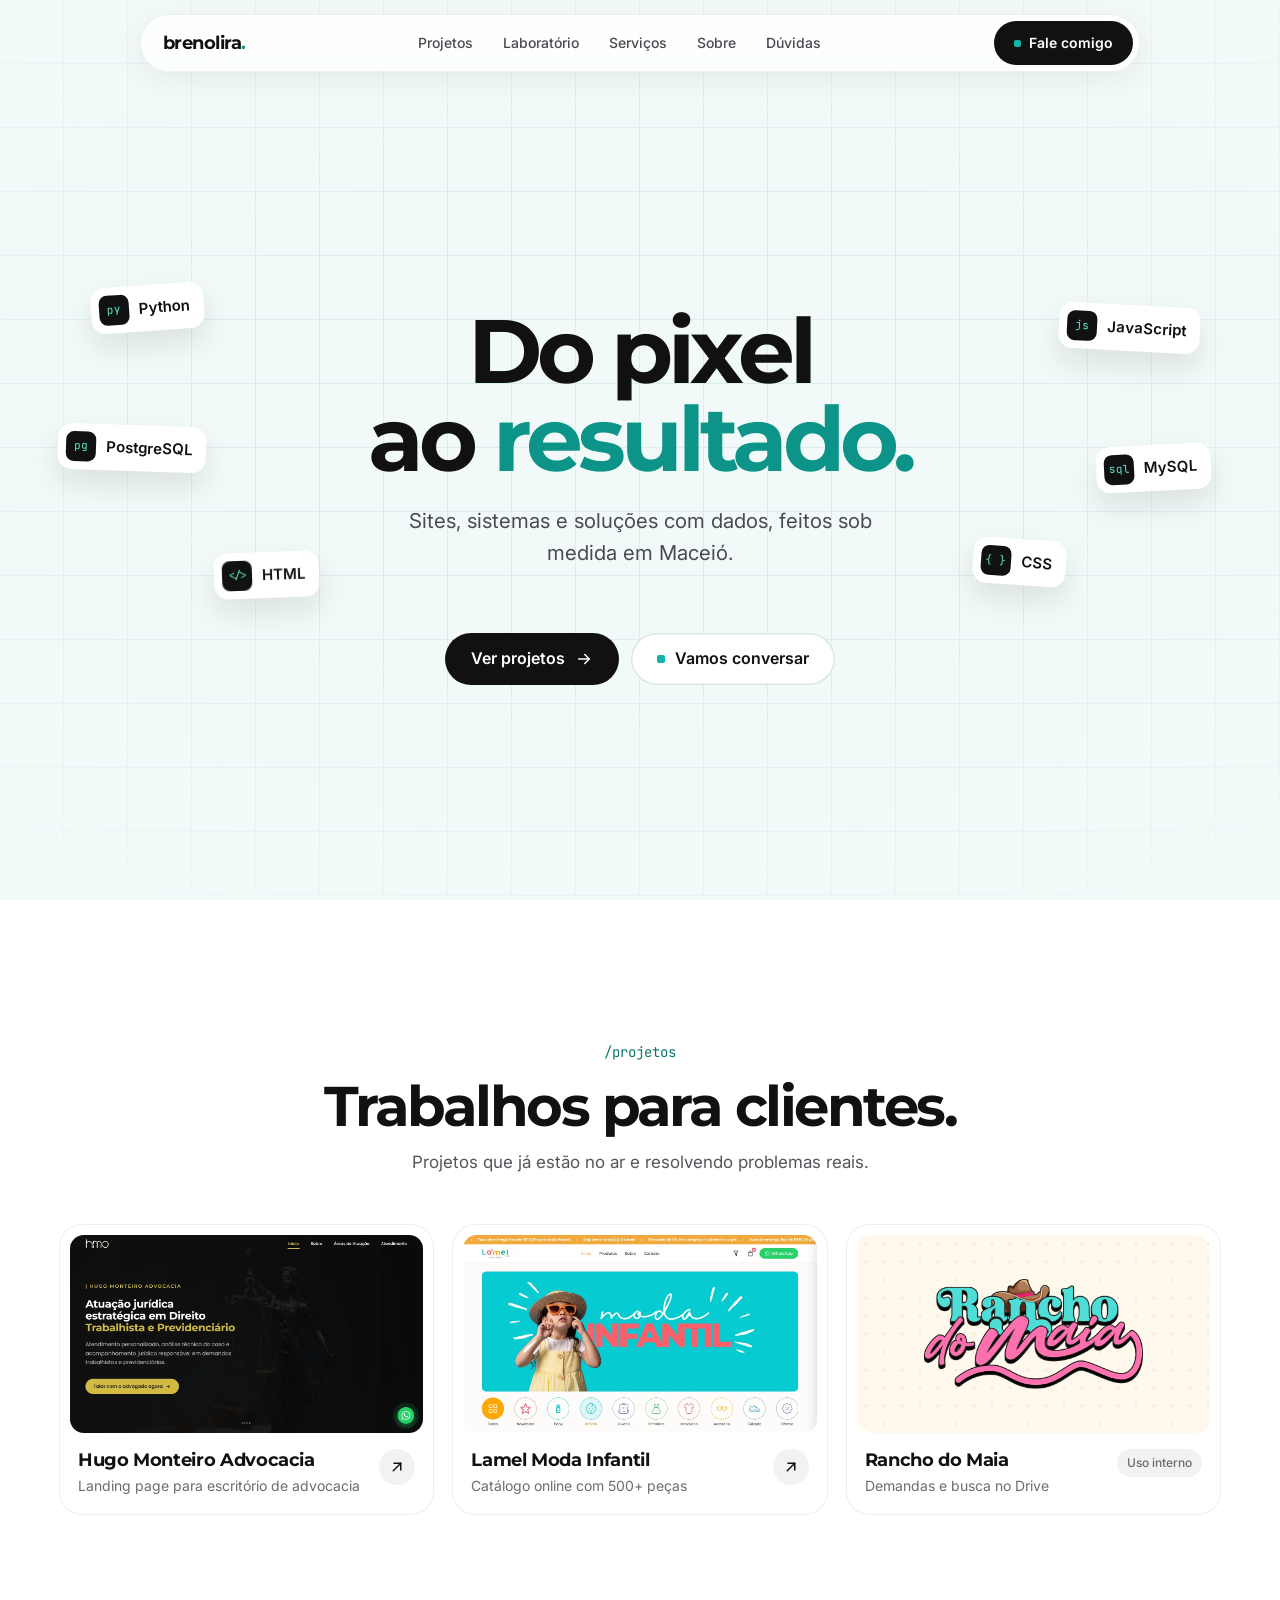
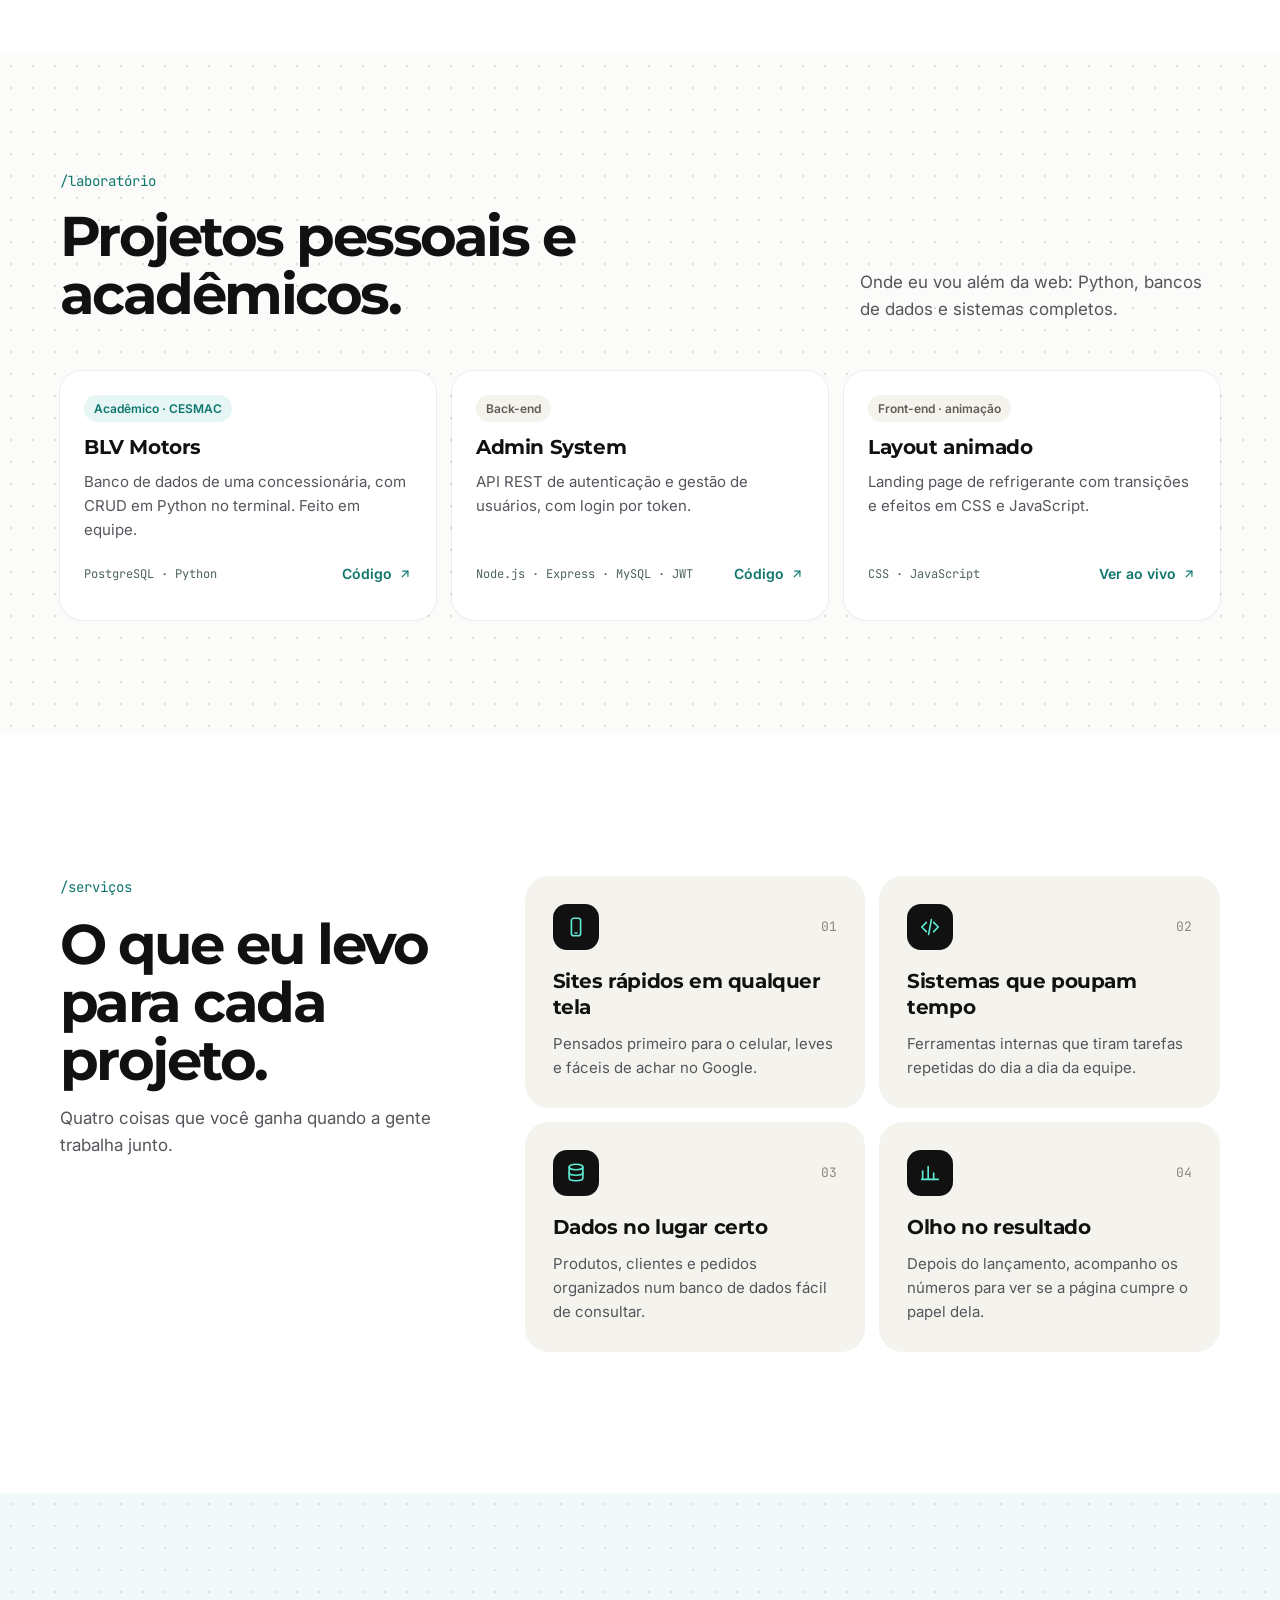
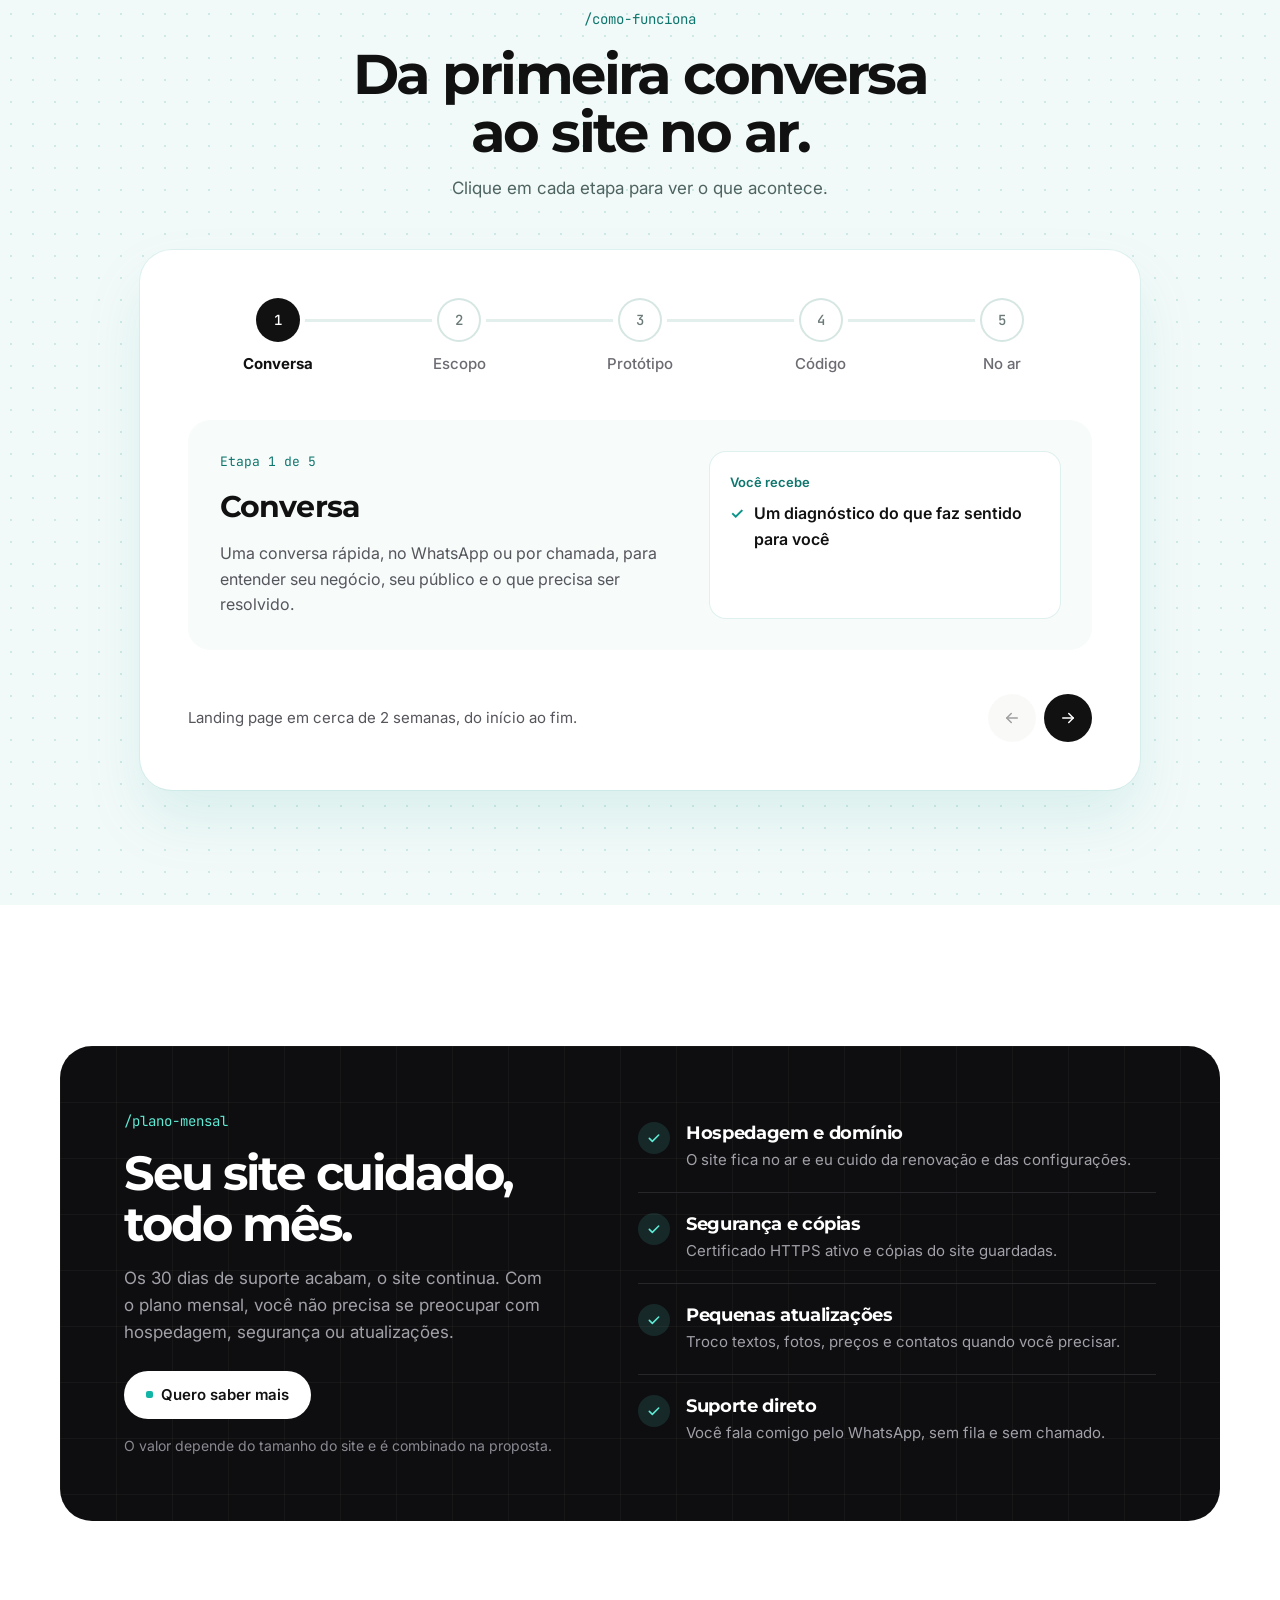
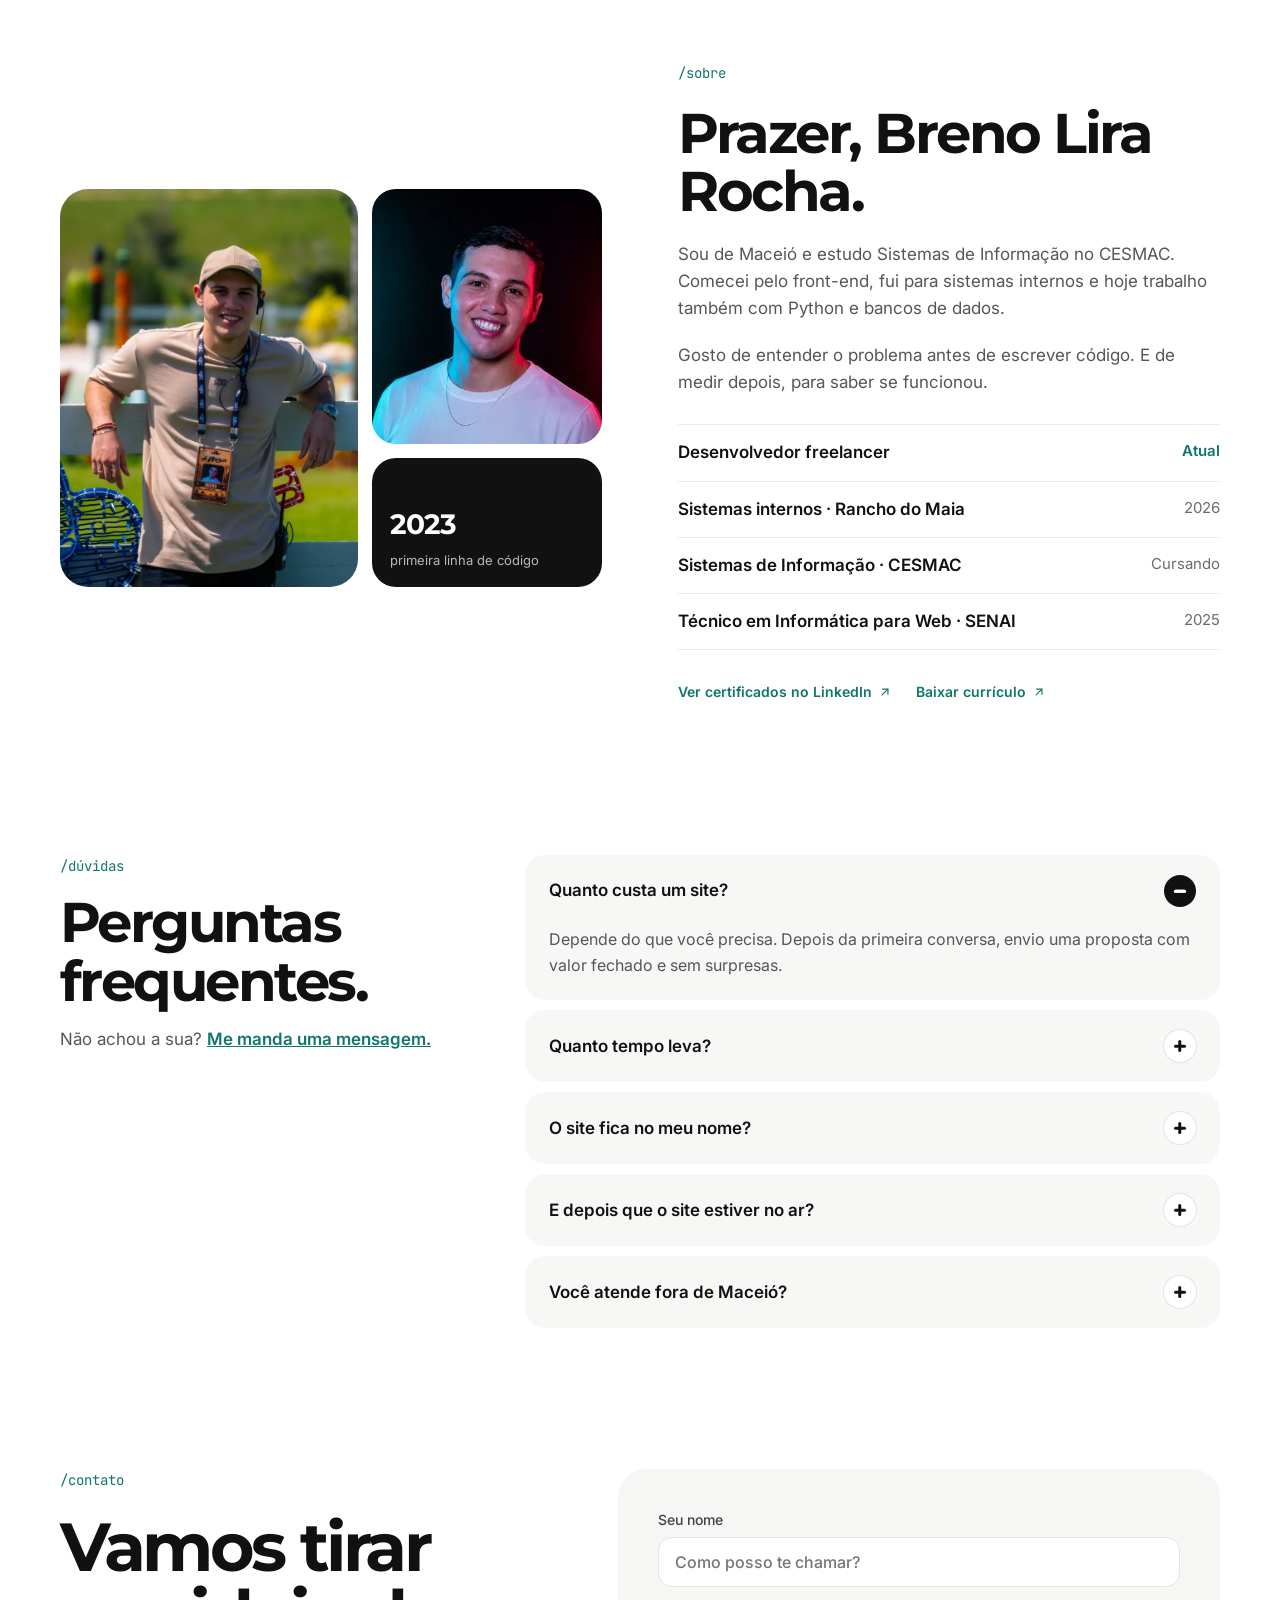
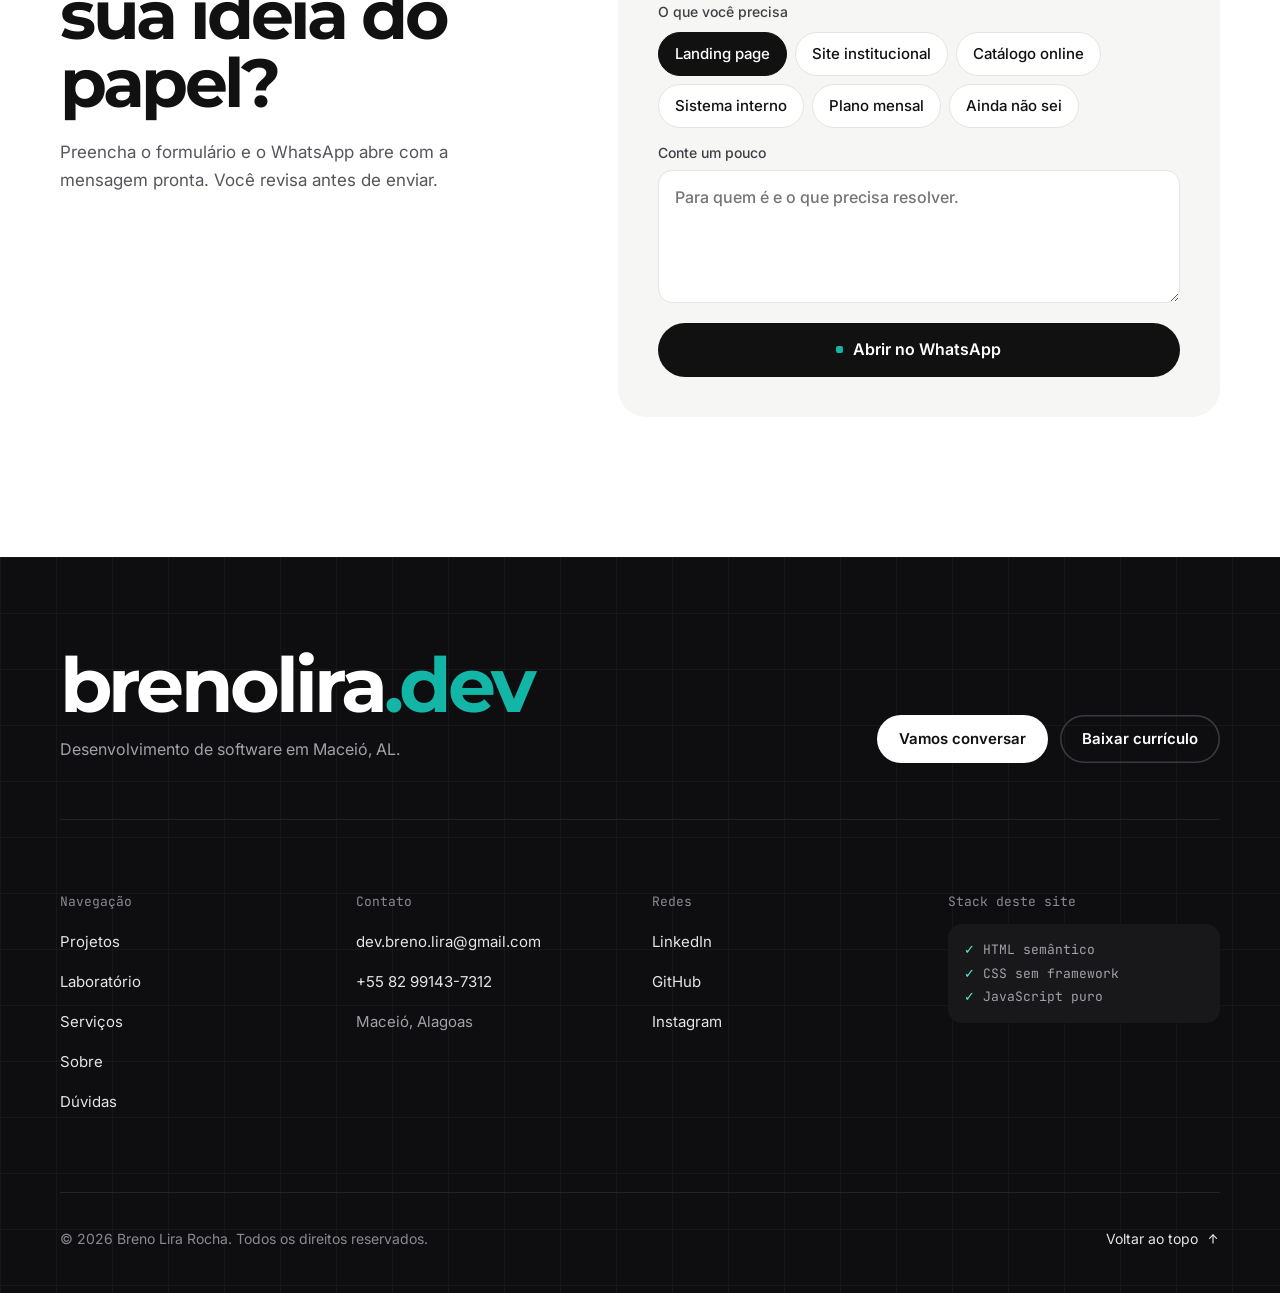
==== commit 38dc5e2e: "feat: destinos dos botões de contato - 'Fale comigo' abre o WhatsApp direto - 'Quero saber mais' (pl" ====
--- a/index.html
+++ b/index.html
@@ -142,7 +142,7 @@
       </nav>
 
       <div class="header__actions">
-        <a class="btn btn--dark btn--sm" href="#contato">
+        <a class="btn btn--dark btn--sm" href="https://wa.me/5582991437312?text=Ol%C3%A1%2C%20Breno%21%20Vim%20pelo%20seu%20site%20e%20quero%20conversar." target="_blank" rel="noopener">
           <span class="btn__dot" aria-hidden="true"></span>Fale comigo
         </a>
         <button class="menu-toggle" type="button" aria-expanded="false" aria-controls="mobile-menu" aria-label="Abrir menu" data-menu-toggle>
@@ -160,8 +160,8 @@
       <a class="mobile-menu__link" href="#plano">Plano mensal</a>
       <a class="mobile-menu__link" href="#sobre">Sobre</a>
       <a class="mobile-menu__link" href="#faq">Dúvidas</a>
-      <a class="btn btn--dark btn--md mobile-menu__cta" href="https://wa.me/5582991437312" target="_blank" rel="noopener">
-        <span class="btn__dot" aria-hidden="true"></span>Chamar no WhatsApp
+      <a class="btn btn--dark btn--md mobile-menu__cta" href="#contato">
+        <span class="btn__dot" aria-hidden="true"></span>Vamos conversar
       </a>
     </nav>
   </header>
@@ -411,7 +411,7 @@
             <p class="eyebrow plan__eyebrow">/plano-mensal</p>
             <h2 class="plan__heading">Seu site cuidado, todo mês.</h2>
             <p class="plan__lead">Os 30 dias de suporte acabam, o site continua. Com o plano mensal, você não precisa se preocupar com hospedagem, segurança ou atualizações.</p>
-            <a class="btn btn--light btn--md plan__cta" href="#contato">
+            <a class="btn btn--light btn--md plan__cta" href="https://wa.me/5582991437312?text=Ol%C3%A1%2C%20Breno%21%20Vi%20o%20plano%20mensal%20no%20seu%20site%20e%20quero%20saber%20mais%20sobre%20hospedagem%20e%20manuten%C3%A7%C3%A3o." target="_blank" rel="noopener">
               <span class="btn__dot" aria-hidden="true"></span>Quero saber mais
             </a>
             <p class="plan__note">O valor depende do tamanho do site e é combinado na proposta.</p>
@@ -489,7 +489,7 @@
         <header class="split__aside section-head">
           <p class="eyebrow">/dúvidas</p>
           <h2 class="section-title">Perguntas frequentes.</h2>
-          <p class="section-text">Não achou a sua? <a class="text-link" href="https://wa.me/5582991437312" target="_blank" rel="noopener">Me chama no WhatsApp.</a></p>
+          <p class="section-text">Não achou a sua? <a class="text-link" href="#contato">Me manda uma mensagem.</a></p>
         </header>
 
         <div class="split__main faq" data-faq>
@@ -560,7 +560,7 @@
           <span class="footer__tagline">Desenvolvimento de software em Maceió, AL.</span>
         </div>
         <div class="footer__actions">
-          <a class="btn btn--light btn--md" href="https://wa.me/5582991437312" target="_blank" rel="noopener">Chamar no WhatsApp</a>
+          <a class="btn btn--light btn--md" href="#contato">Vamos conversar</a>
           <a class="btn btn--ghost btn--md" href="assets/curriculo-breno-lira-rocha.pdf" download="Curriculo_Breno_Lira_Rocha.pdf">Baixar currículo</a>
         </div>
       </div>
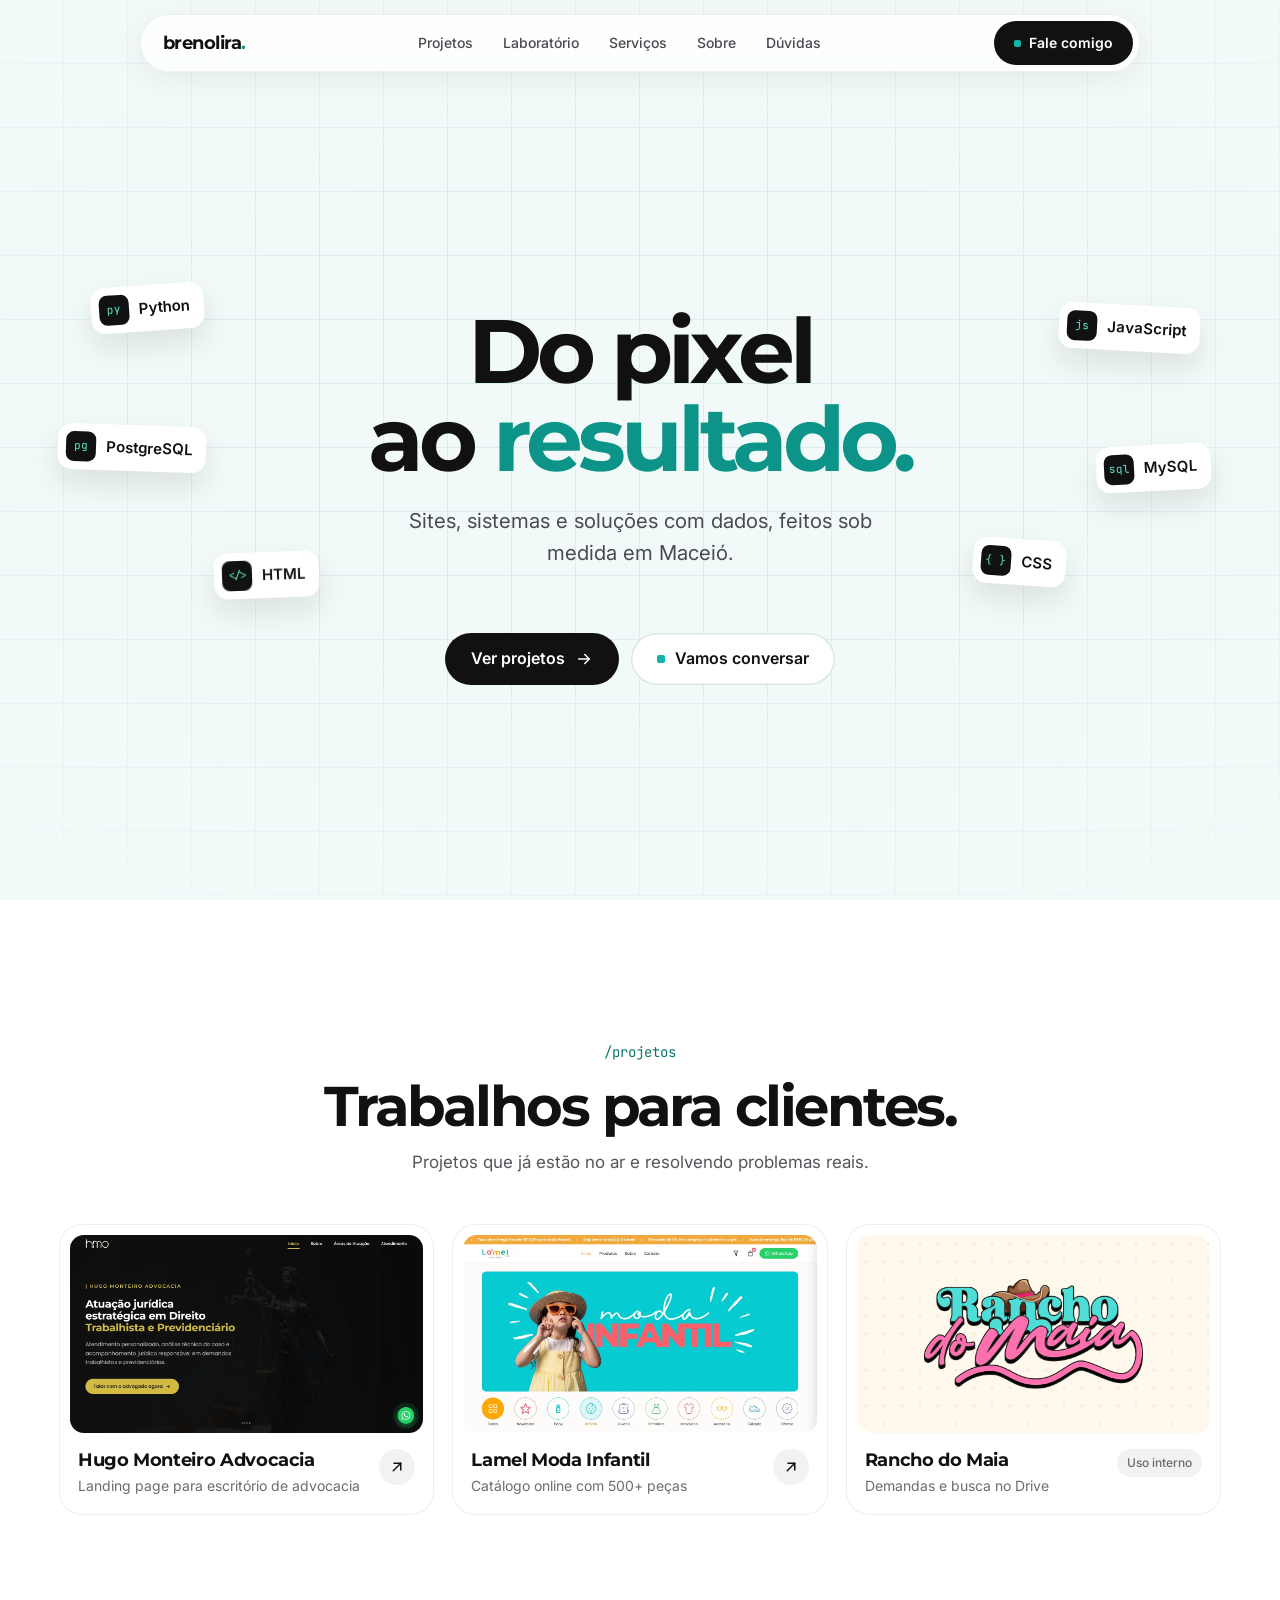
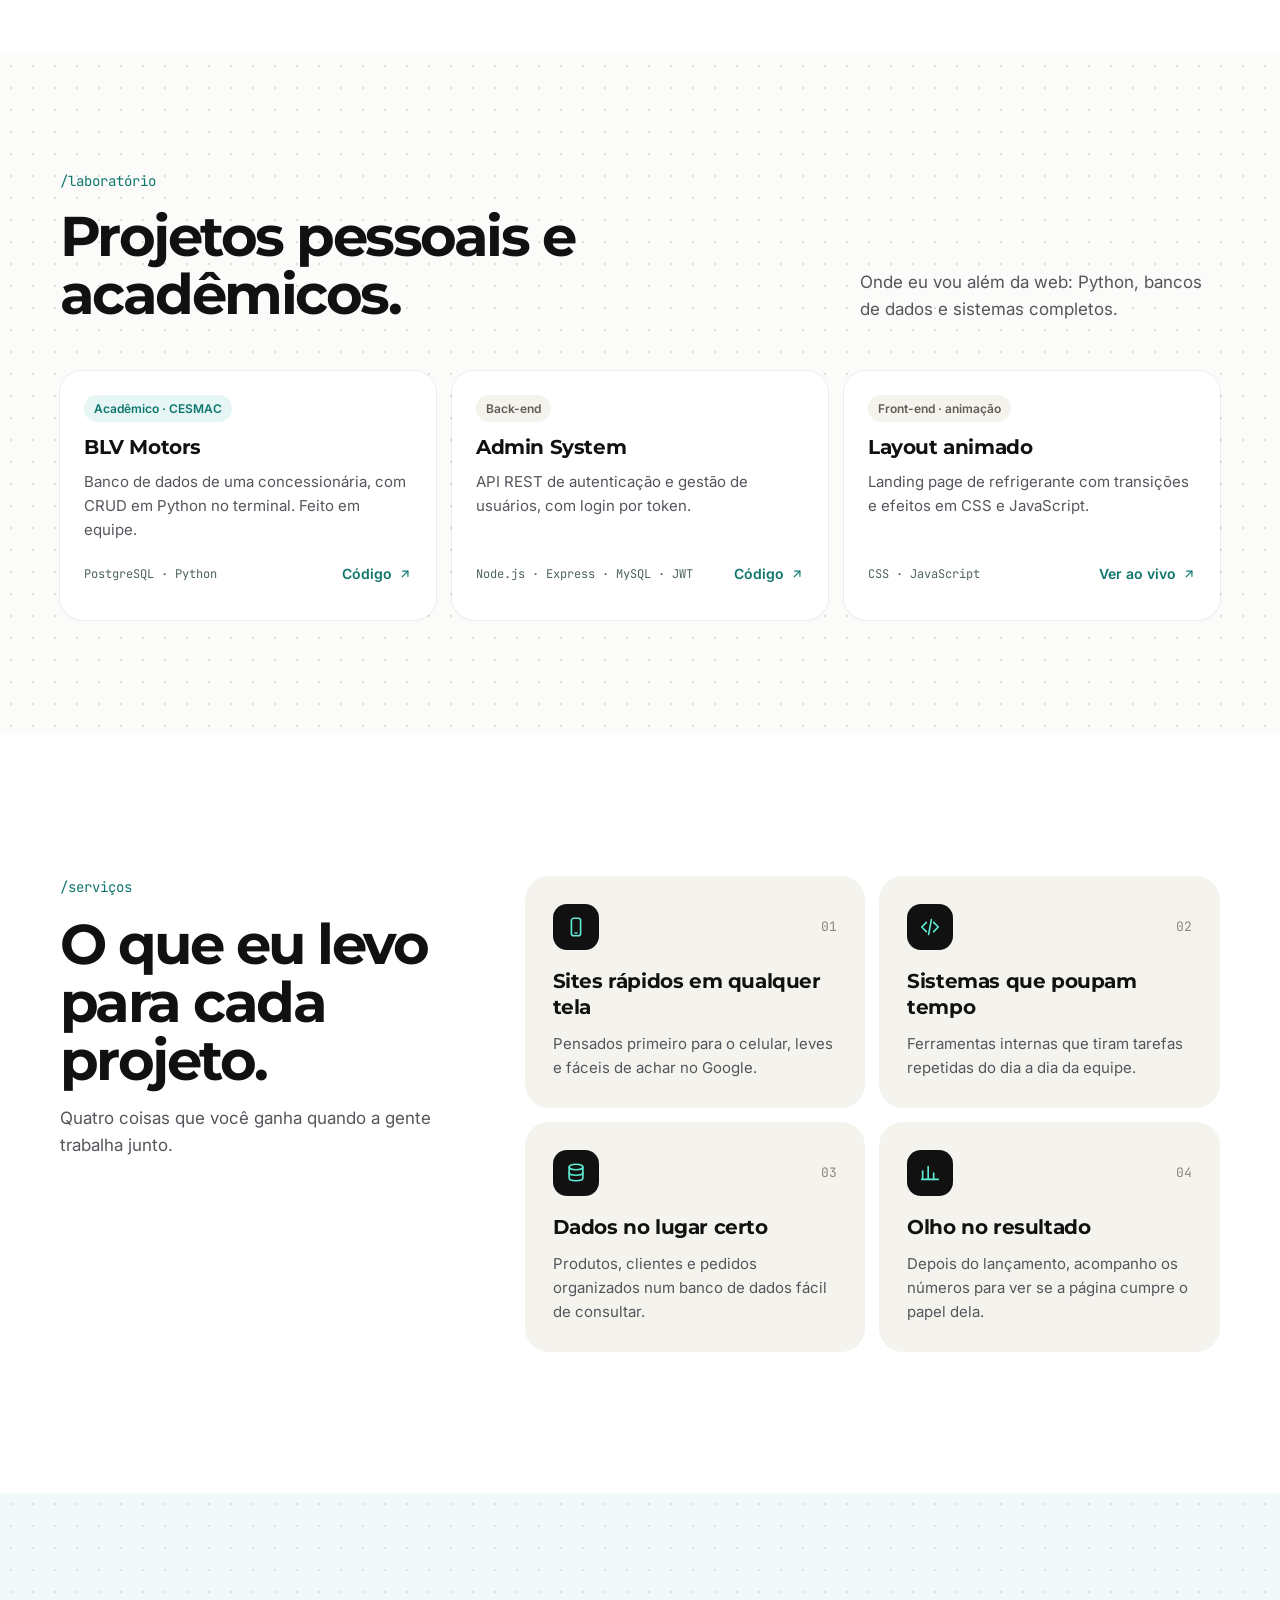
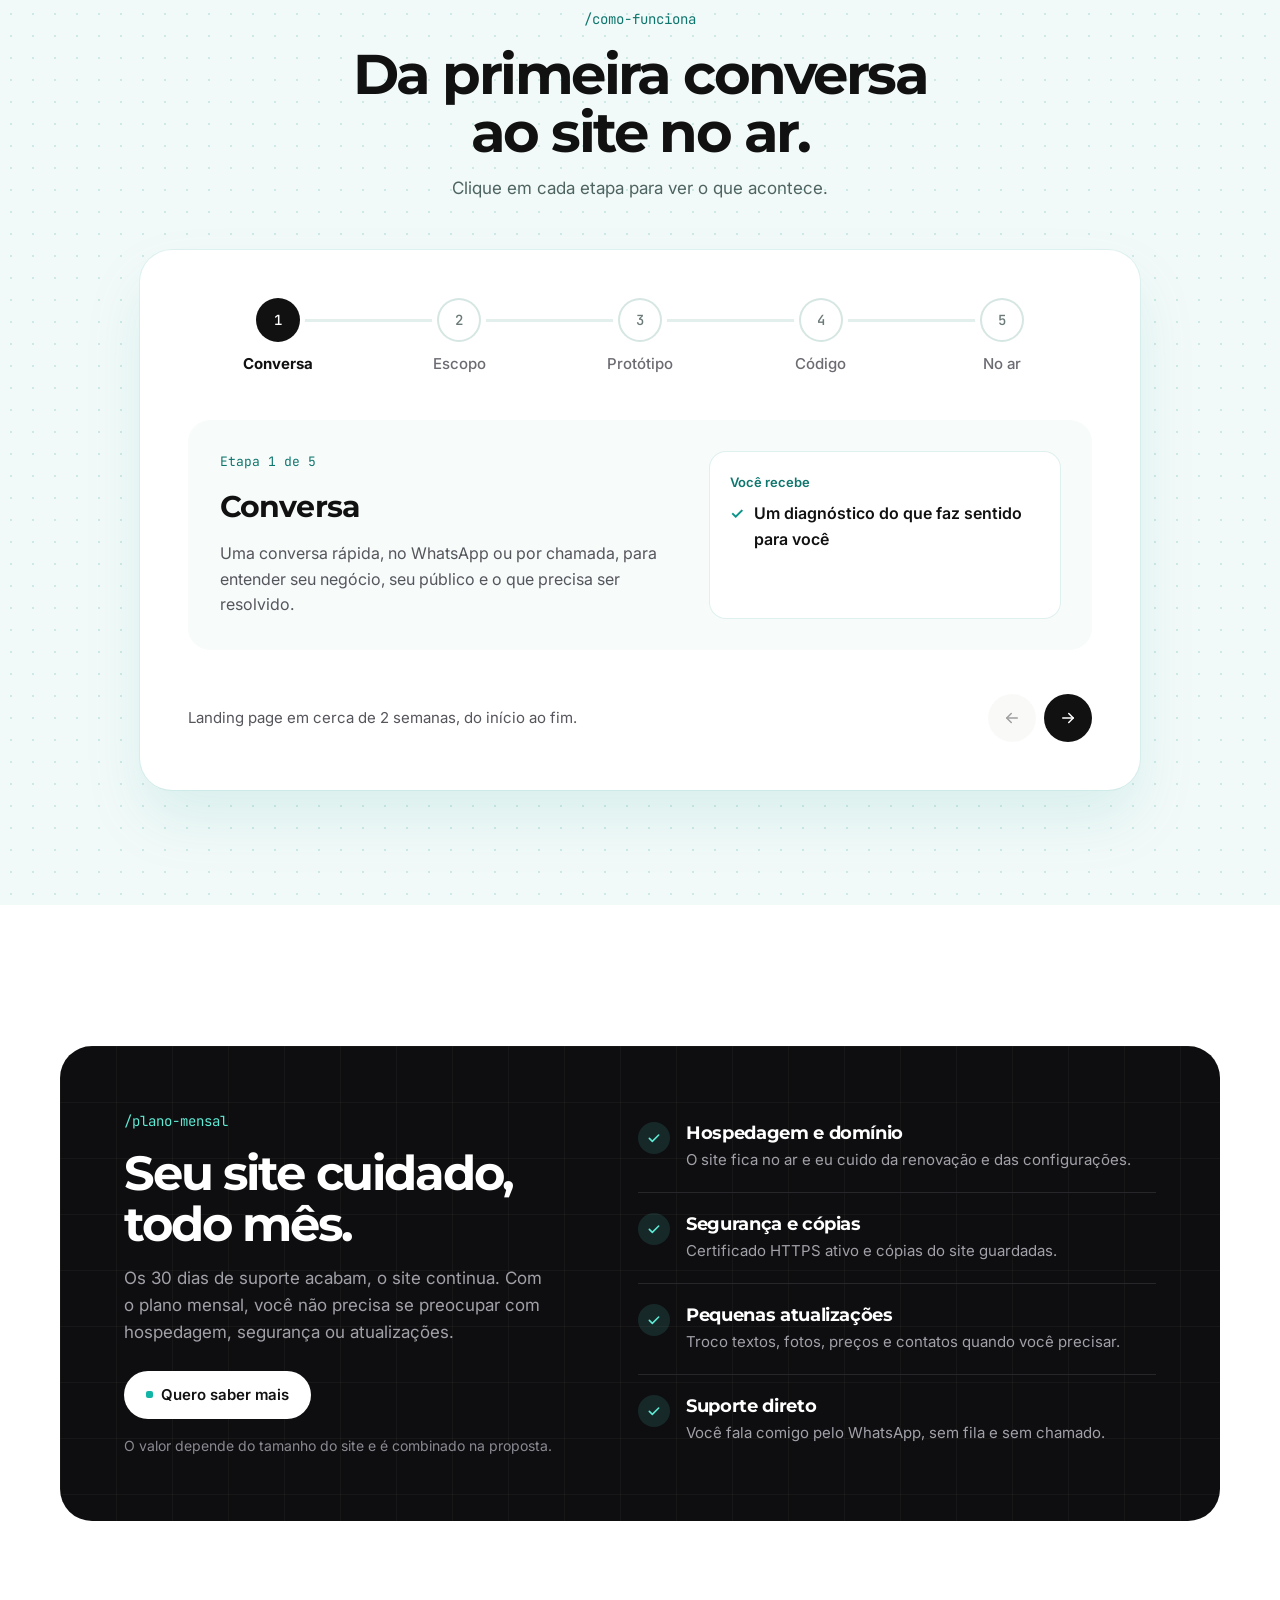
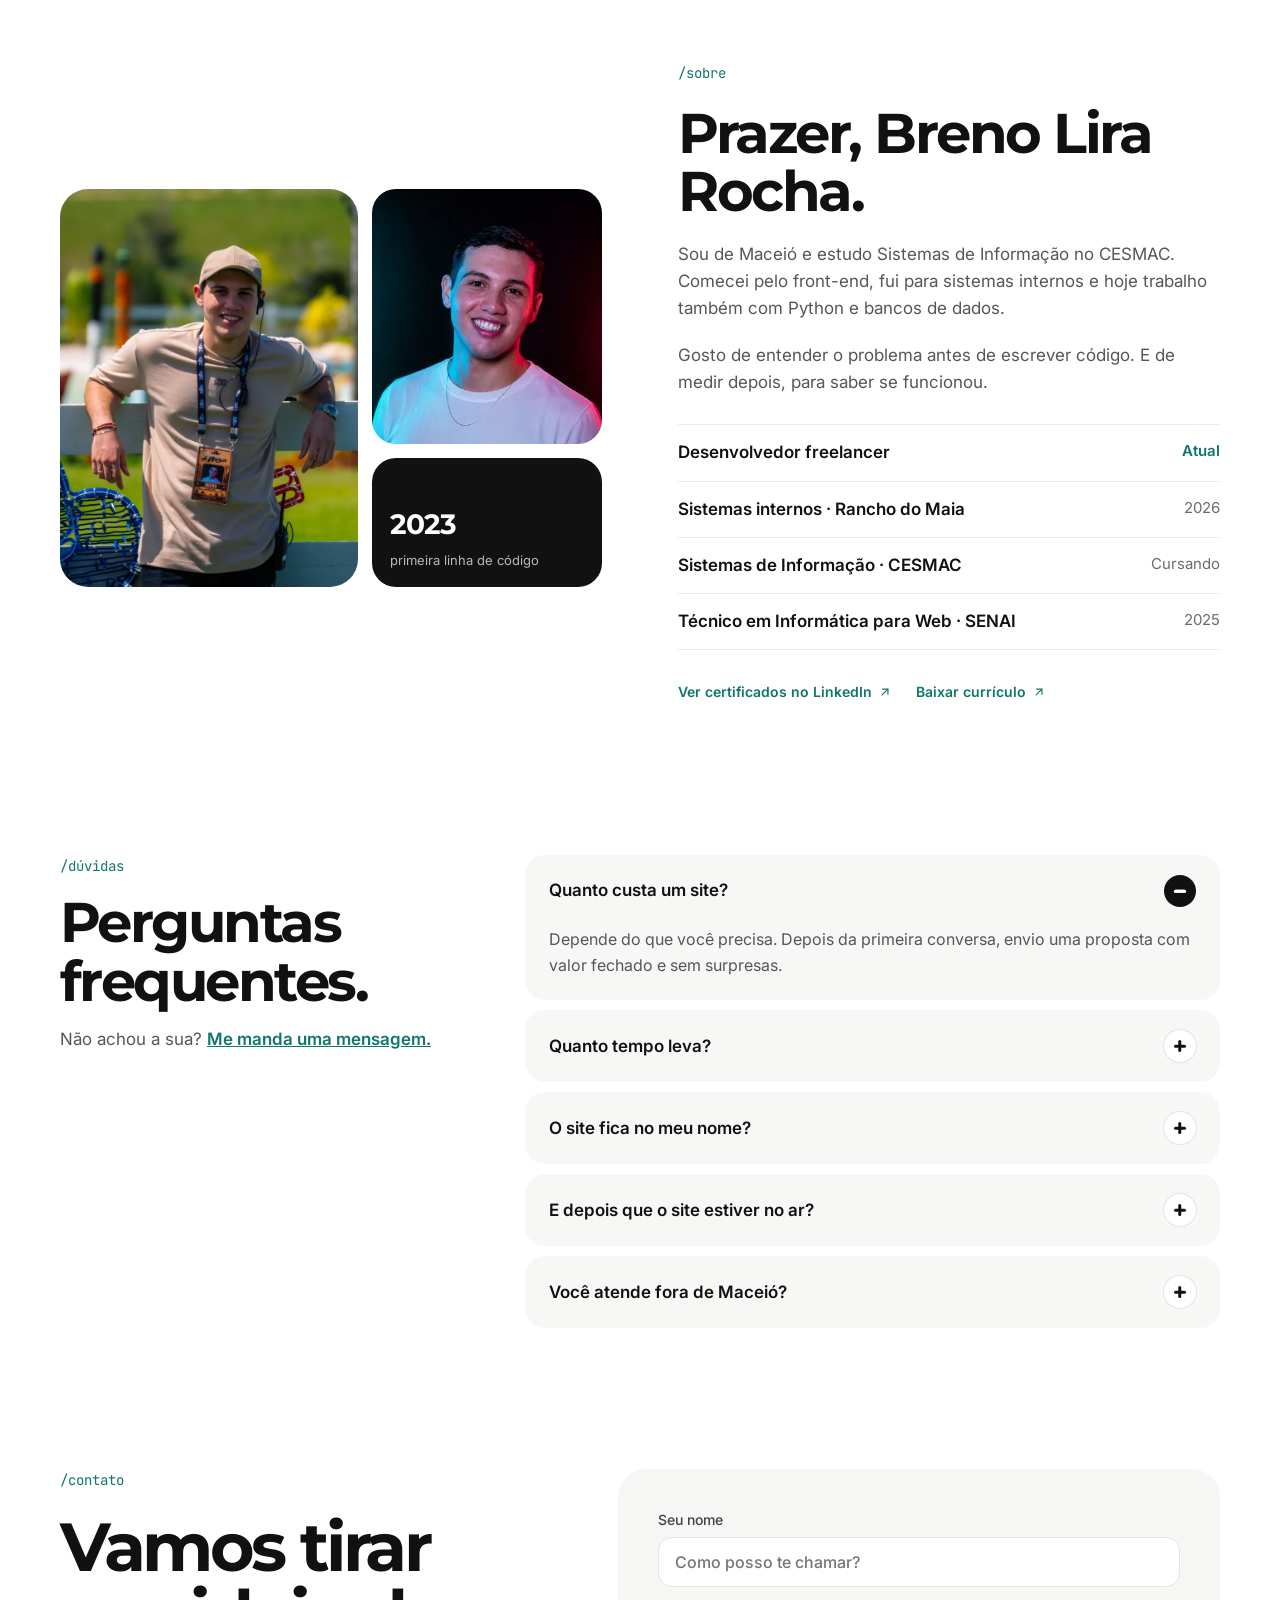
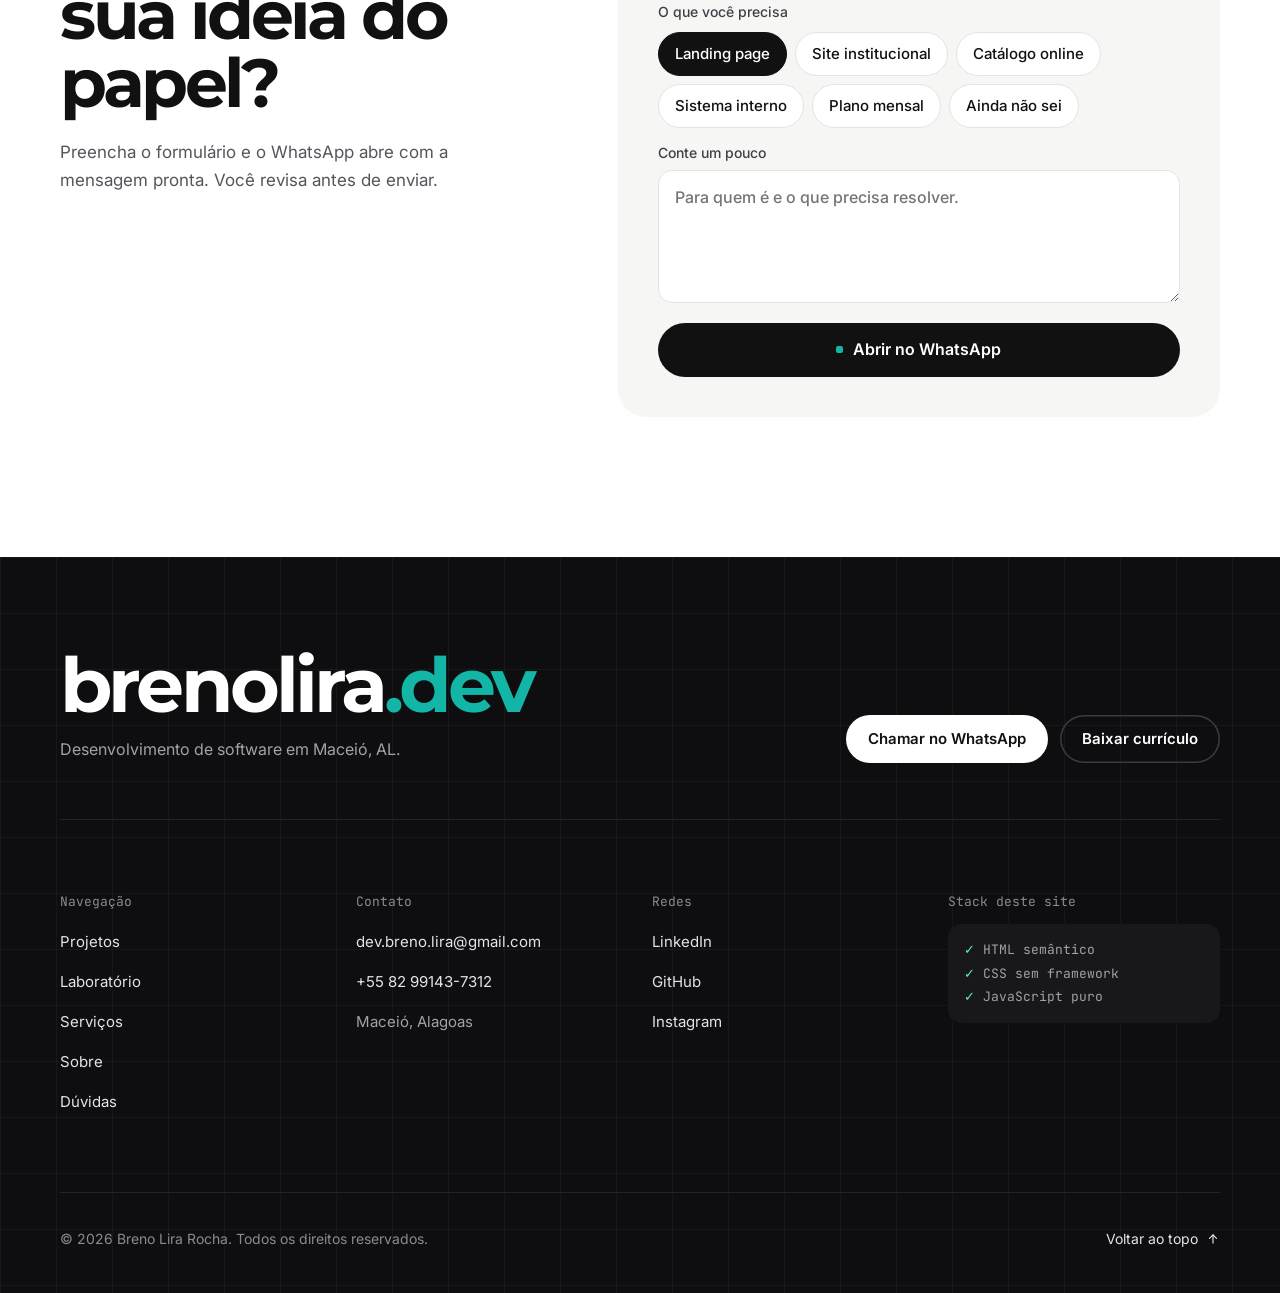
==== commit ccabe2d1: "feat: cabeçalho, plano mensal e rodapé vão para o WhatsApp; o resto para o formulário - Menu do celu" ====
--- a/index.html
+++ b/index.html
@@ -142,7 +142,7 @@
       </nav>
 
       <div class="header__actions">
-        <a class="btn btn--dark btn--sm" href="https://wa.me/5582991437312?text=Ol%C3%A1%2C%20Breno%21%20Vim%20pelo%20seu%20site%20e%20quero%20conversar." target="_blank" rel="noopener">
+        <a class="btn btn--dark btn--sm" href="https://wa.me/5582991437312?text=Ol%C3%A1%2C%20Breno%21%20Vim%20pelo%20seu%20site%20e%20quero%20conversar.">
           <span class="btn__dot" aria-hidden="true"></span>Fale comigo
         </a>
         <button class="menu-toggle" type="button" aria-expanded="false" aria-controls="mobile-menu" aria-label="Abrir menu" data-menu-toggle>
@@ -160,8 +160,8 @@
       <a class="mobile-menu__link" href="#plano">Plano mensal</a>
       <a class="mobile-menu__link" href="#sobre">Sobre</a>
       <a class="mobile-menu__link" href="#faq">Dúvidas</a>
-      <a class="btn btn--dark btn--md mobile-menu__cta" href="#contato">
-        <span class="btn__dot" aria-hidden="true"></span>Vamos conversar
+      <a class="btn btn--dark btn--md mobile-menu__cta" href="https://wa.me/5582991437312?text=Ol%C3%A1%2C%20Breno%21%20Vim%20pelo%20seu%20site%20e%20quero%20conversar.">
+        <span class="btn__dot" aria-hidden="true"></span>Chamar no WhatsApp
       </a>
     </nav>
   </header>
@@ -411,7 +411,7 @@
             <p class="eyebrow plan__eyebrow">/plano-mensal</p>
             <h2 class="plan__heading">Seu site cuidado, todo mês.</h2>
             <p class="plan__lead">Os 30 dias de suporte acabam, o site continua. Com o plano mensal, você não precisa se preocupar com hospedagem, segurança ou atualizações.</p>
-            <a class="btn btn--light btn--md plan__cta" href="https://wa.me/5582991437312?text=Ol%C3%A1%2C%20Breno%21%20Vi%20o%20plano%20mensal%20no%20seu%20site%20e%20quero%20saber%20mais%20sobre%20hospedagem%20e%20manuten%C3%A7%C3%A3o." target="_blank" rel="noopener">
+            <a class="btn btn--light btn--md plan__cta" href="https://wa.me/5582991437312?text=Ol%C3%A1%2C%20Breno%21%20Vi%20o%20plano%20mensal%20no%20seu%20site%20e%20quero%20saber%20mais%20sobre%20hospedagem%20e%20manuten%C3%A7%C3%A3o.">
               <span class="btn__dot" aria-hidden="true"></span>Quero saber mais
             </a>
             <p class="plan__note">O valor depende do tamanho do site e é combinado na proposta.</p>
@@ -560,7 +560,7 @@
           <span class="footer__tagline">Desenvolvimento de software em Maceió, AL.</span>
         </div>
         <div class="footer__actions">
-          <a class="btn btn--light btn--md" href="#contato">Vamos conversar</a>
+          <a class="btn btn--light btn--md" href="https://wa.me/5582991437312?text=Ol%C3%A1%2C%20Breno%21%20Vim%20pelo%20seu%20site%20e%20quero%20conversar.">Chamar no WhatsApp</a>
           <a class="btn btn--ghost btn--md" href="assets/curriculo-breno-lira-rocha.pdf" download="Curriculo_Breno_Lira_Rocha.pdf">Baixar currículo</a>
         </div>
       </div>
@@ -577,7 +577,7 @@
         <div class="footer__col">
           <span class="mono footer__label">Contato</span>
           <a class="footer__link footer__link--break" href="mailto:dev.breno.lira@gmail.com">dev.breno.lira@gmail.com</a>
-          <a class="footer__link" href="https://wa.me/5582991437312" target="_blank" rel="noopener">+55 82 99143-7312</a>
+          <a class="footer__link" href="https://wa.me/5582991437312">+55 82 99143-7312</a>
           <span class="footer__link footer__link--muted">Maceió, Alagoas</span>
         </div>
         <div class="footer__col">
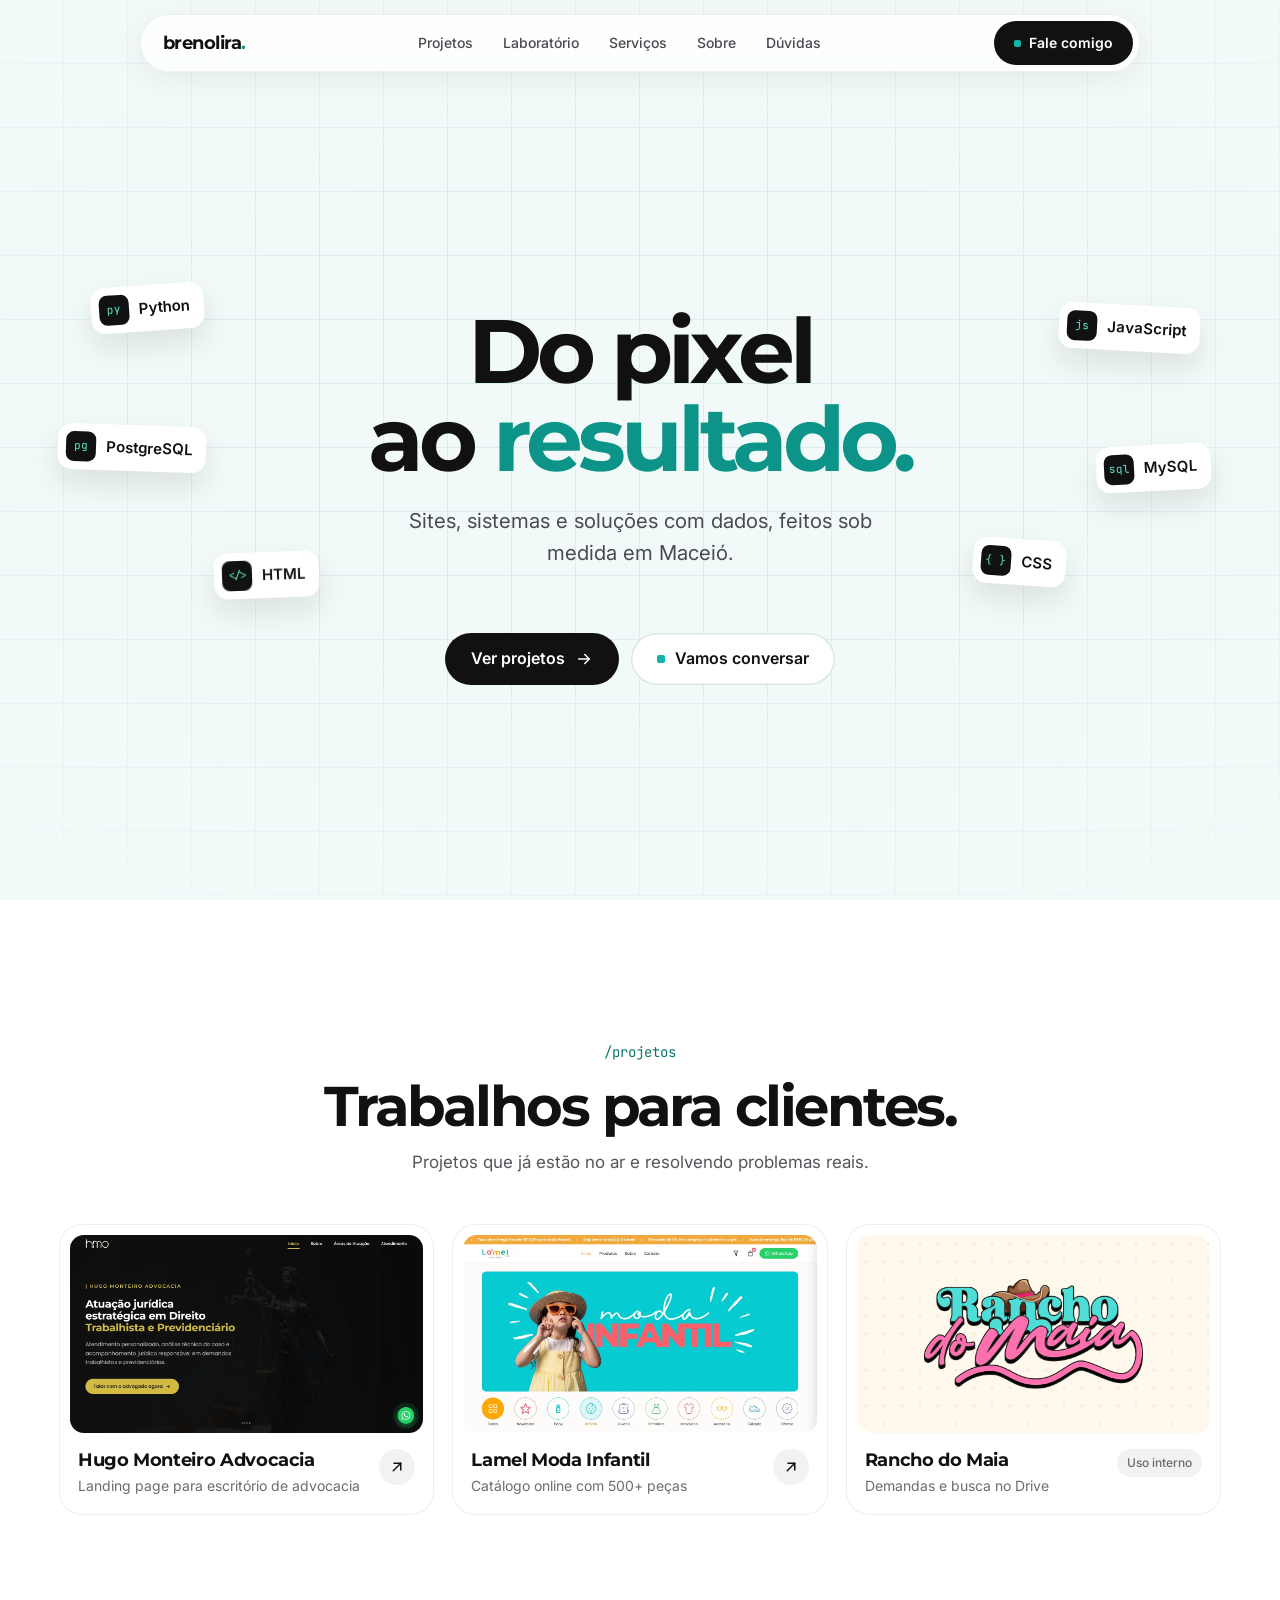
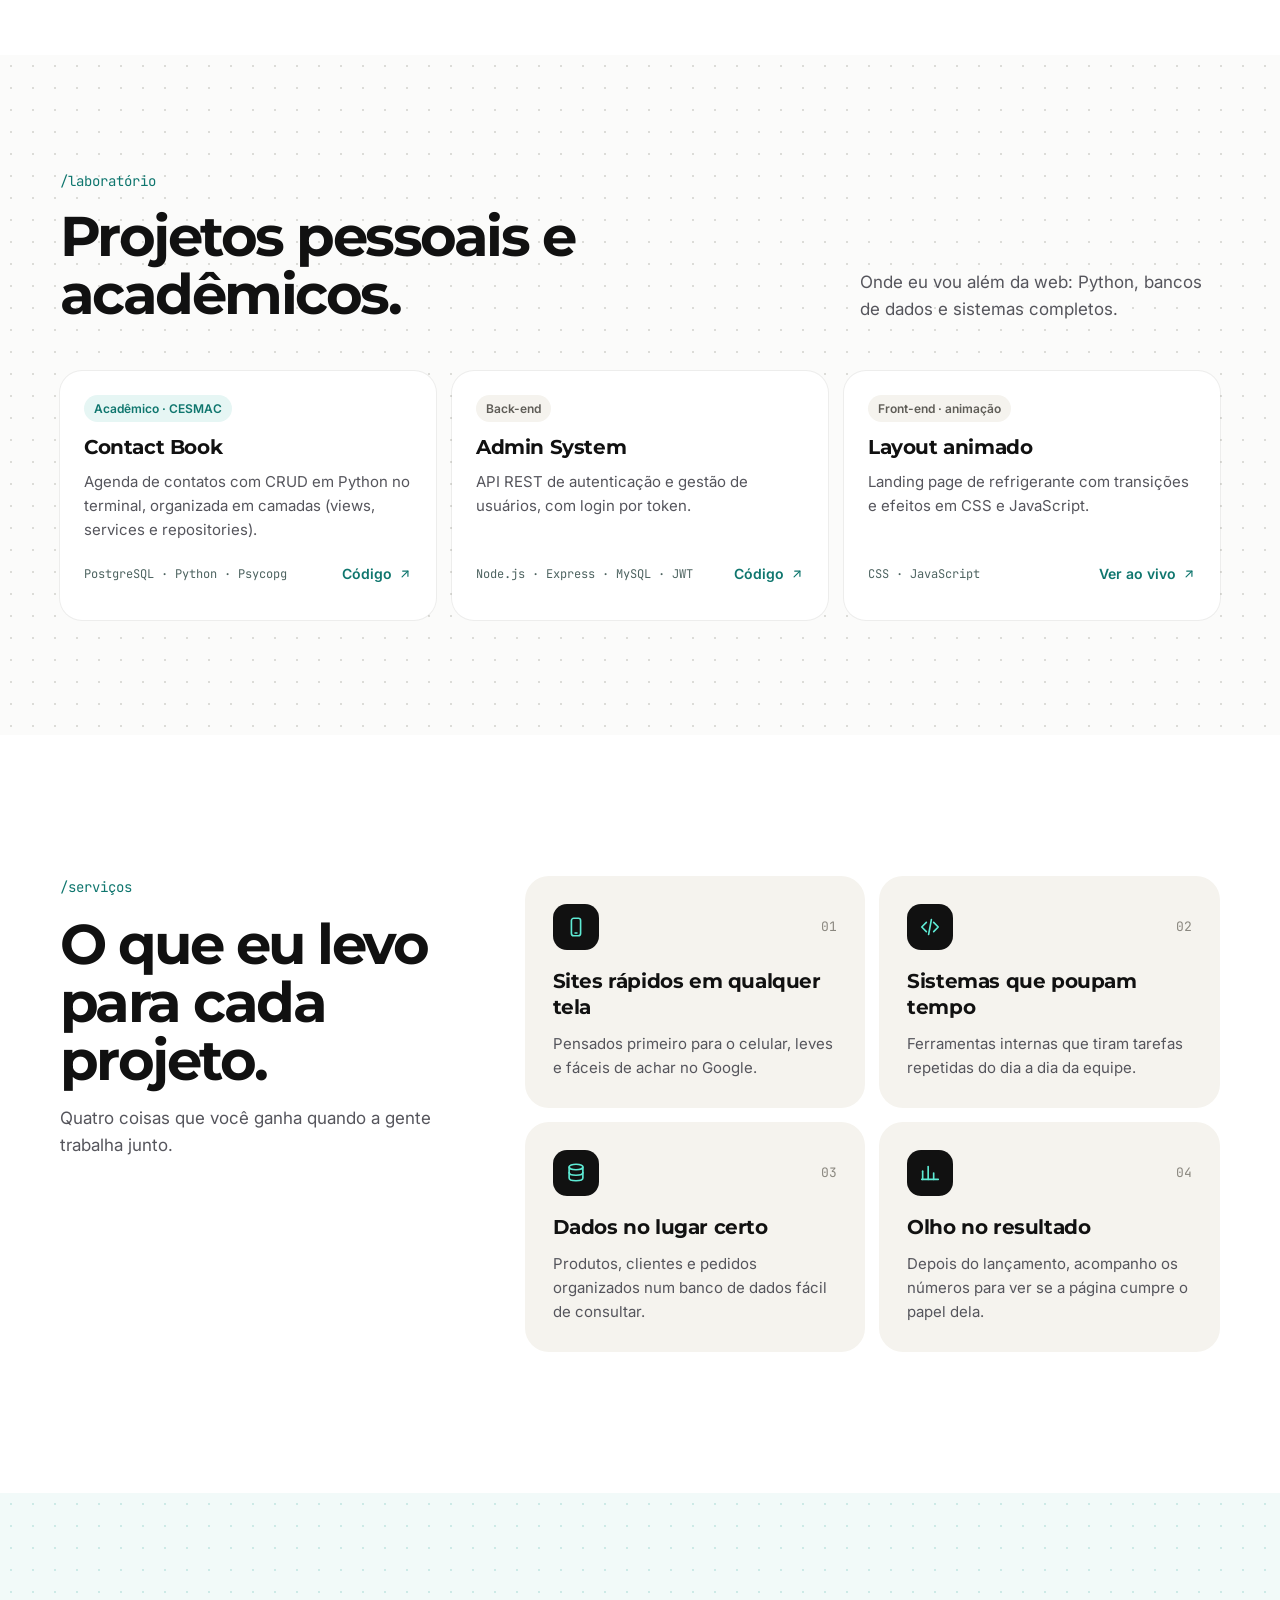
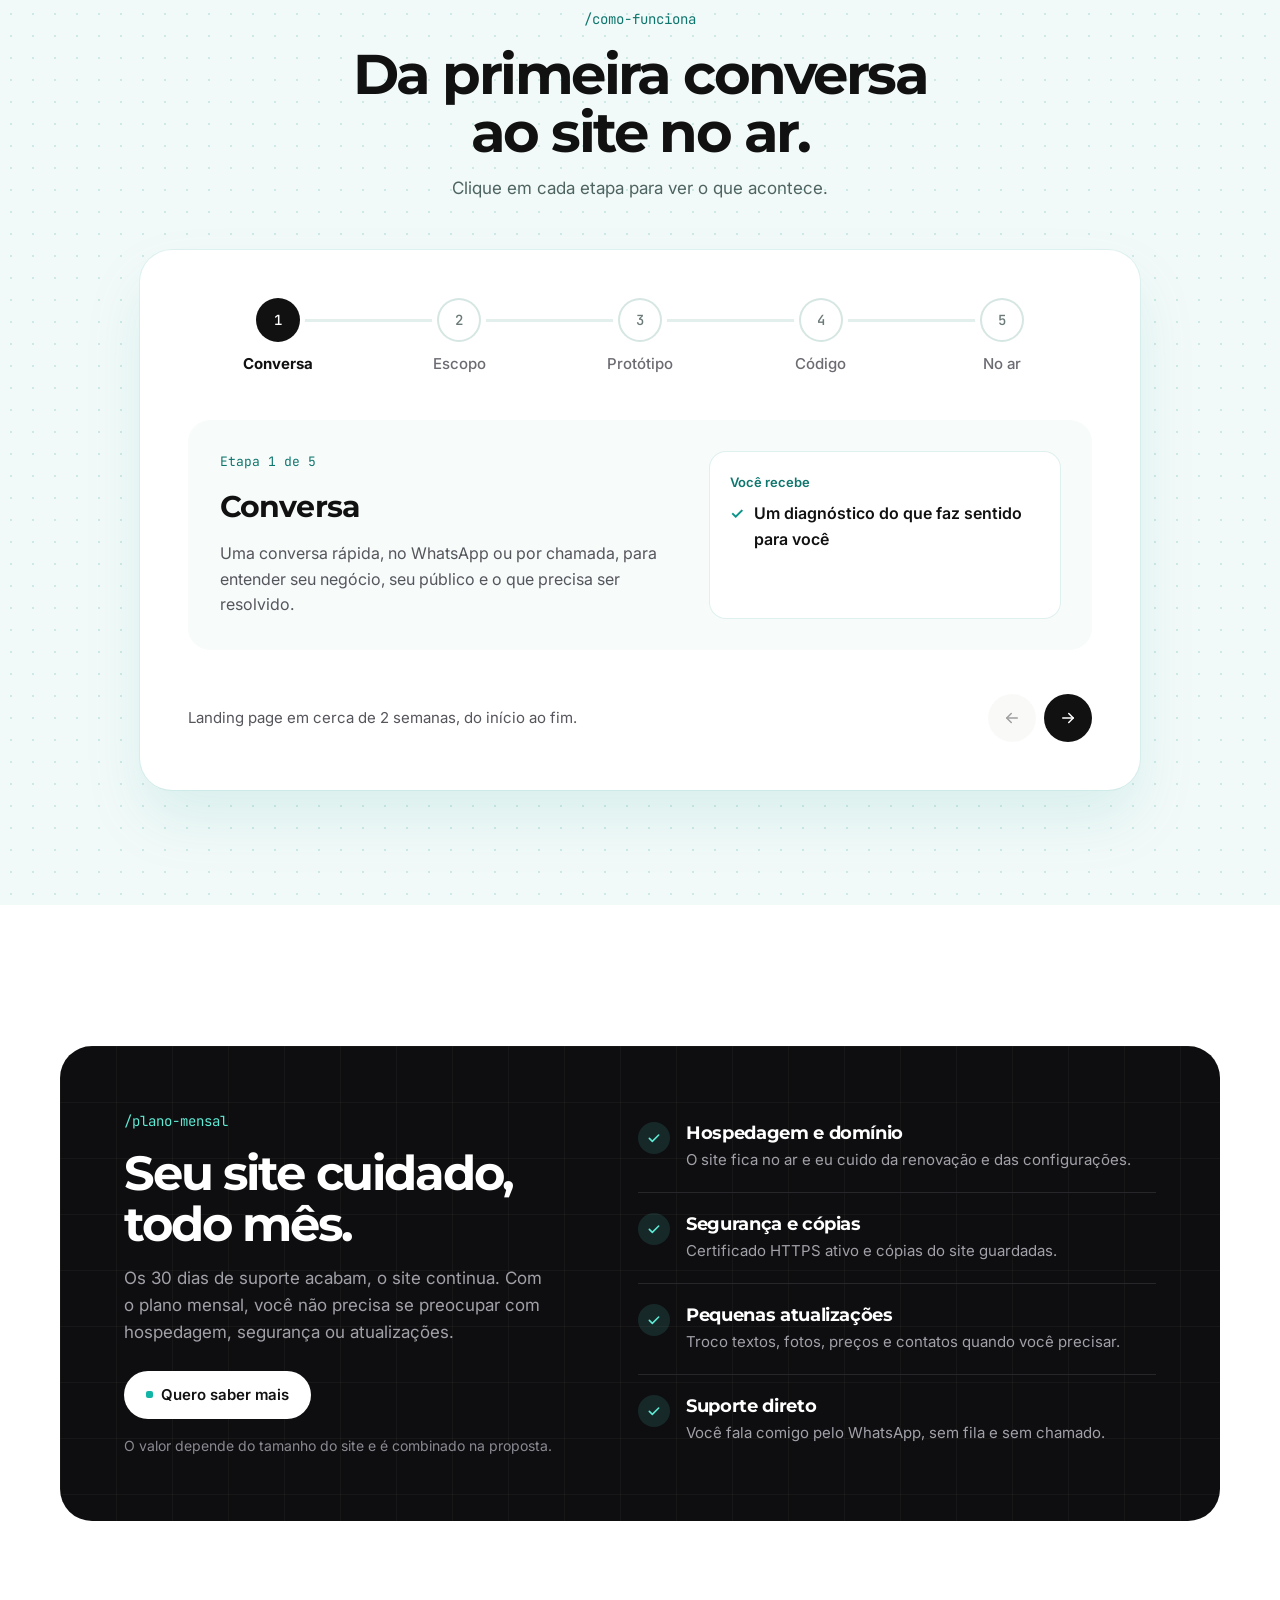
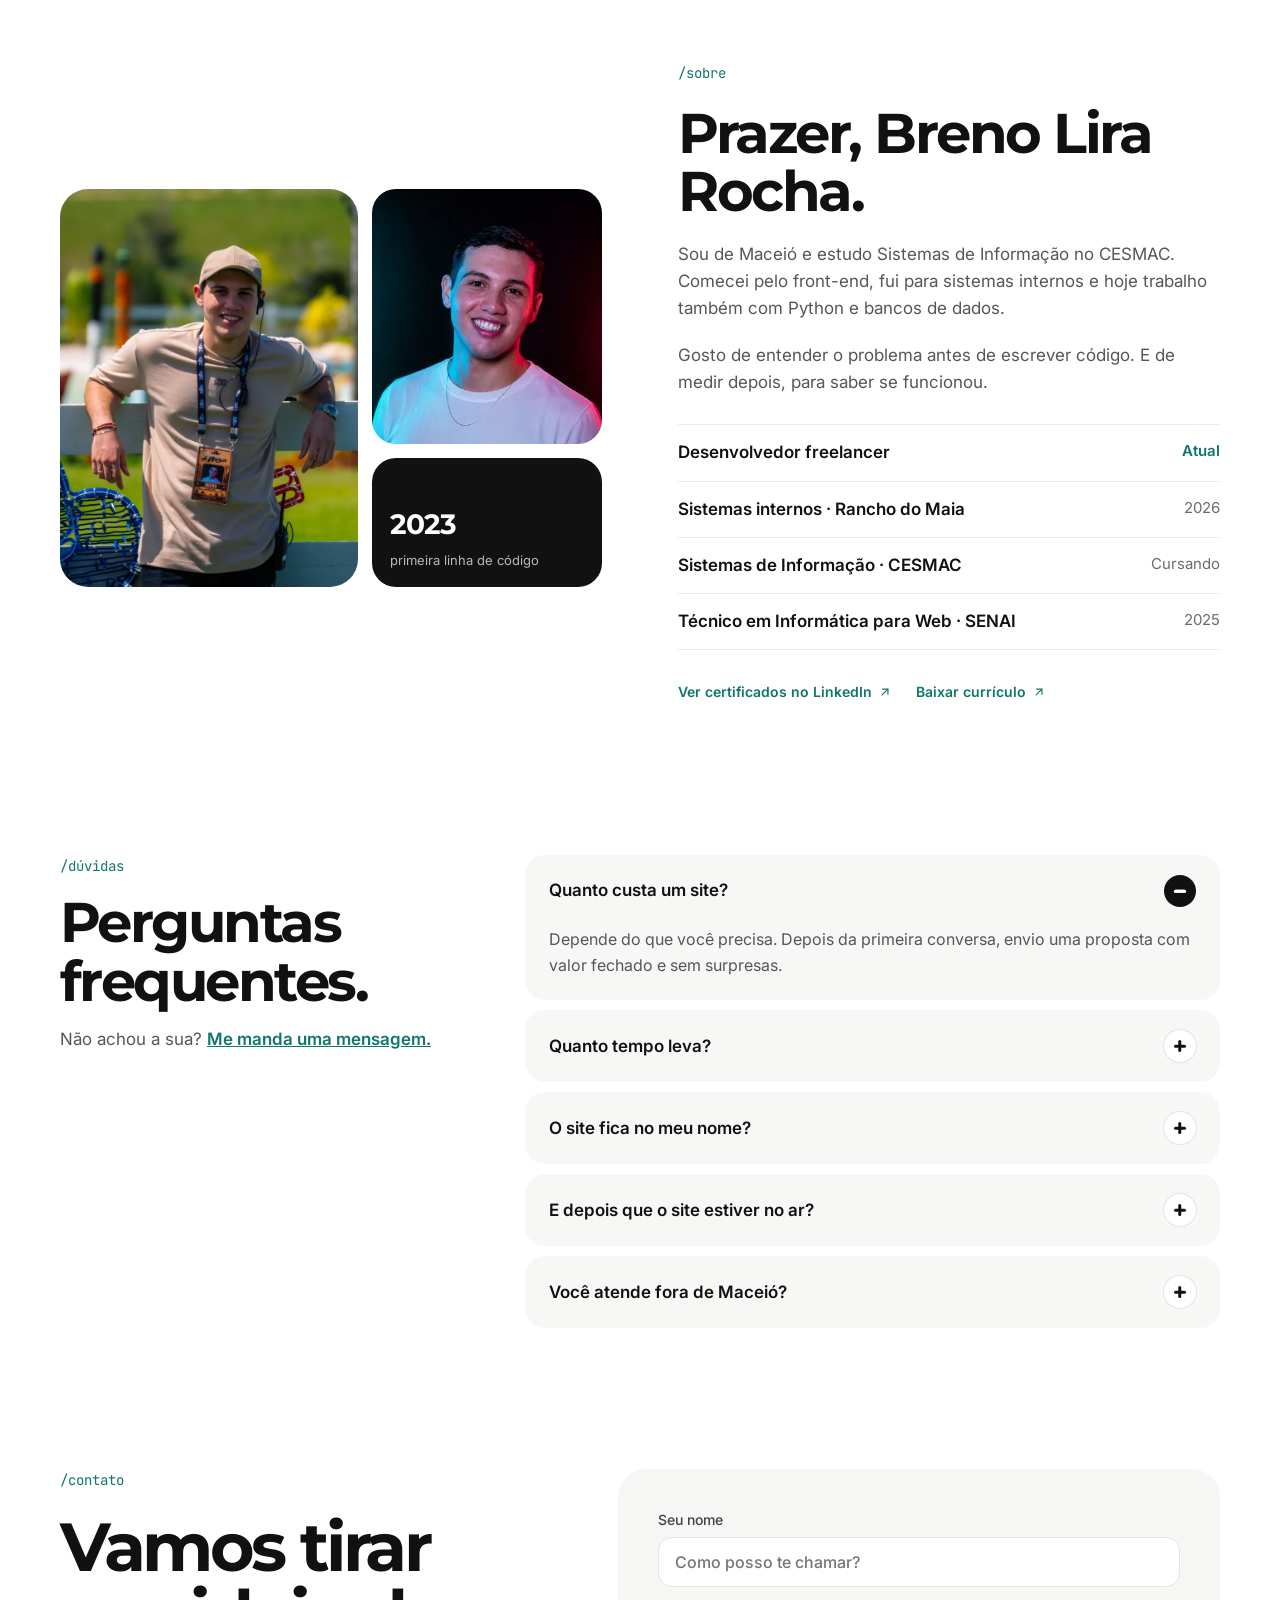
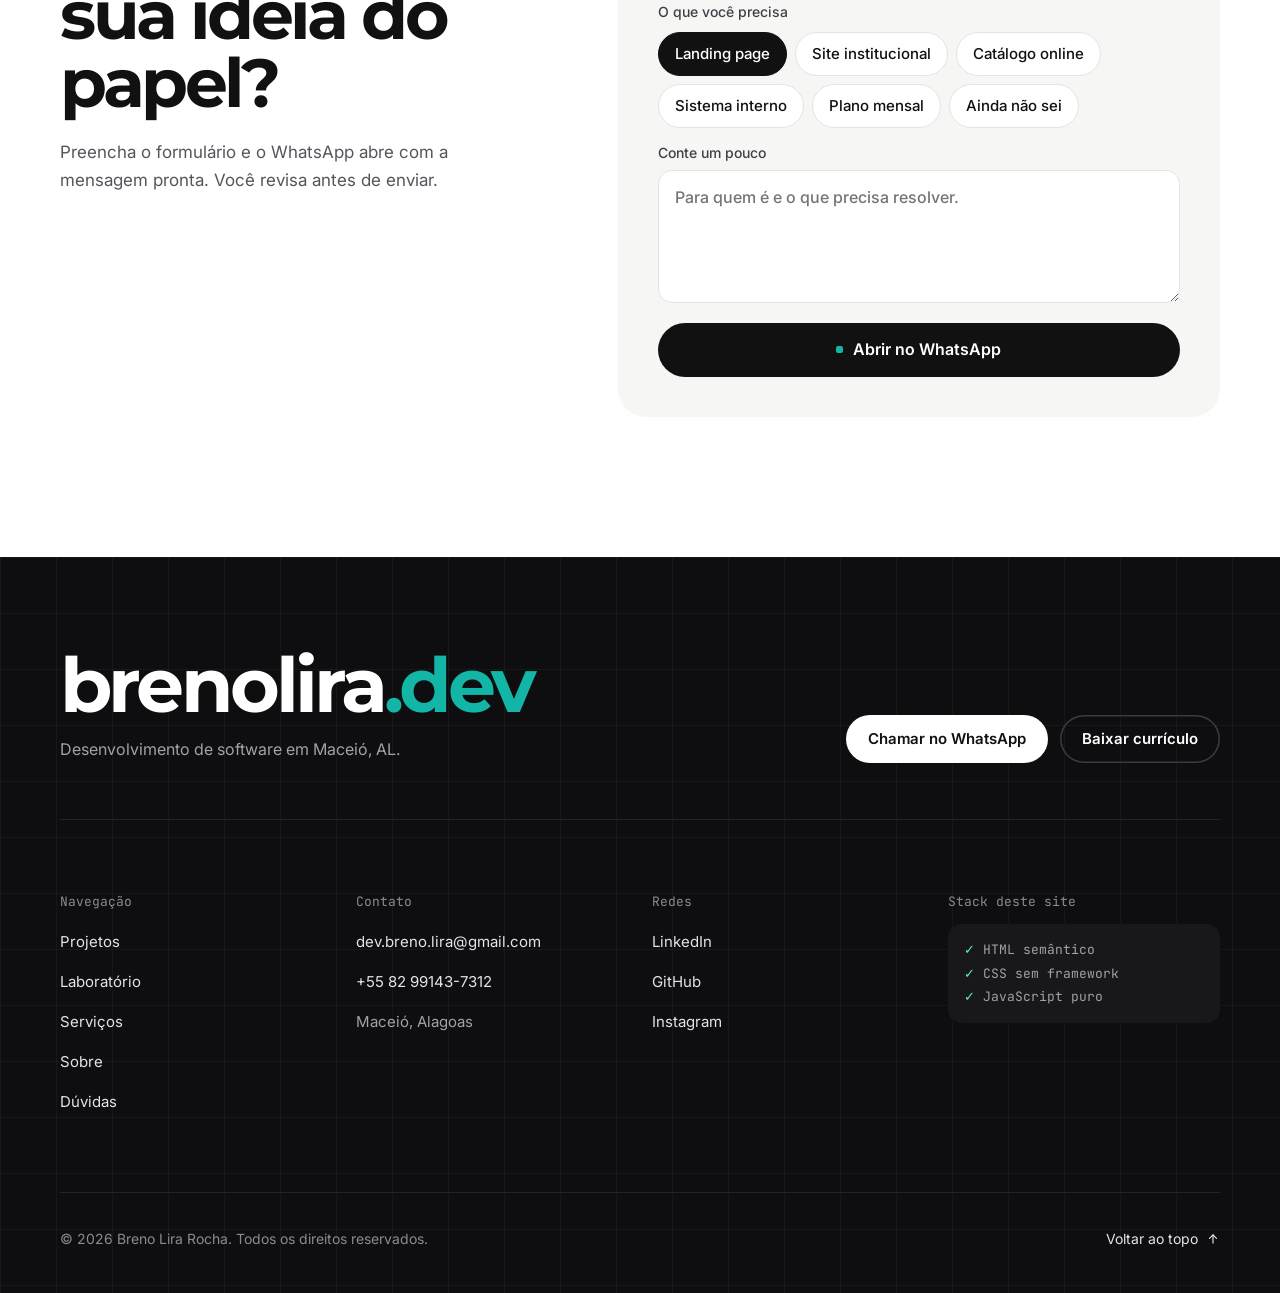
==== commit 73e91213: "feat: Contact Book substitui a concessionária nos projetos acadêmicos Co-Authored-By: Claude Opus 5." ====
--- a/index.html
+++ b/index.html
@@ -10,10 +10,10 @@
   <link rel="canonical" href="https://brenolira.dev/">
   <meta name="theme-color" content="#FFFFFF">
 
-  <link rel="icon" href="/favicon.ico" sizes="48x48">
-  <link rel="icon" href="/assets/icons/favicon-32.png" type="image/png" sizes="32x32">
-  <link rel="apple-touch-icon" href="/assets/icons/apple-touch-icon.png">
-  <link rel="manifest" href="/site.webmanifest">
+  <link rel="icon" href="favicon.ico" sizes="48x48">
+  <link rel="icon" href="assets/icons/favicon-32.png" type="image/png" sizes="32x32">
+  <link rel="apple-touch-icon" href="assets/icons/apple-touch-icon.png">
+  <link rel="manifest" href="site.webmanifest">
 
   <meta property="og:type" content="website">
   <meta property="og:site_name" content="Breno Lira">
@@ -268,11 +268,11 @@
         <div class="lab">
           <article class="lab-card lift">
             <span class="tag tag--teal">Acadêmico · CESMAC</span>
-            <h3 class="card-title">BLV Motors</h3>
-            <p class="card-text">Banco de dados de uma concessionária, com CRUD em Python no terminal. Feito em equipe.</p>
+            <h3 class="card-title">Contact Book</h3>
+            <p class="card-text">Agenda de contatos com CRUD em Python no terminal, organizada em camadas (views, services e repositories).</p>
             <div class="lab-card__footer">
-              <p class="mono lab-card__stack">PostgreSQL · Python</p>
-              <a class="link-arrow link-arrow--sm" href="https://github.com/brenoliraweb/crud-database-concessionaria" target="_blank" rel="noopener">Código <svg aria-hidden="true" width="14" height="14" viewBox="0 0 24 24" fill="none" stroke="currentColor" stroke-width="2" stroke-linecap="round" stroke-linejoin="round"><path d="M7 17L17 7"/><path d="M8 7h9v9"/></svg></a>
+              <p class="mono lab-card__stack">PostgreSQL · Python · Psycopg</p>
+              <a class="link-arrow link-arrow--sm" href="https://github.com/brenoliraweb/crud_contact-book" target="_blank" rel="noopener">Código <svg aria-hidden="true" width="14" height="14" viewBox="0 0 24 24" fill="none" stroke="currentColor" stroke-width="2" stroke-linecap="round" stroke-linejoin="round"><path d="M7 17L17 7"/><path d="M8 7h9v9"/></svg></a>
             </div>
           </article>
 
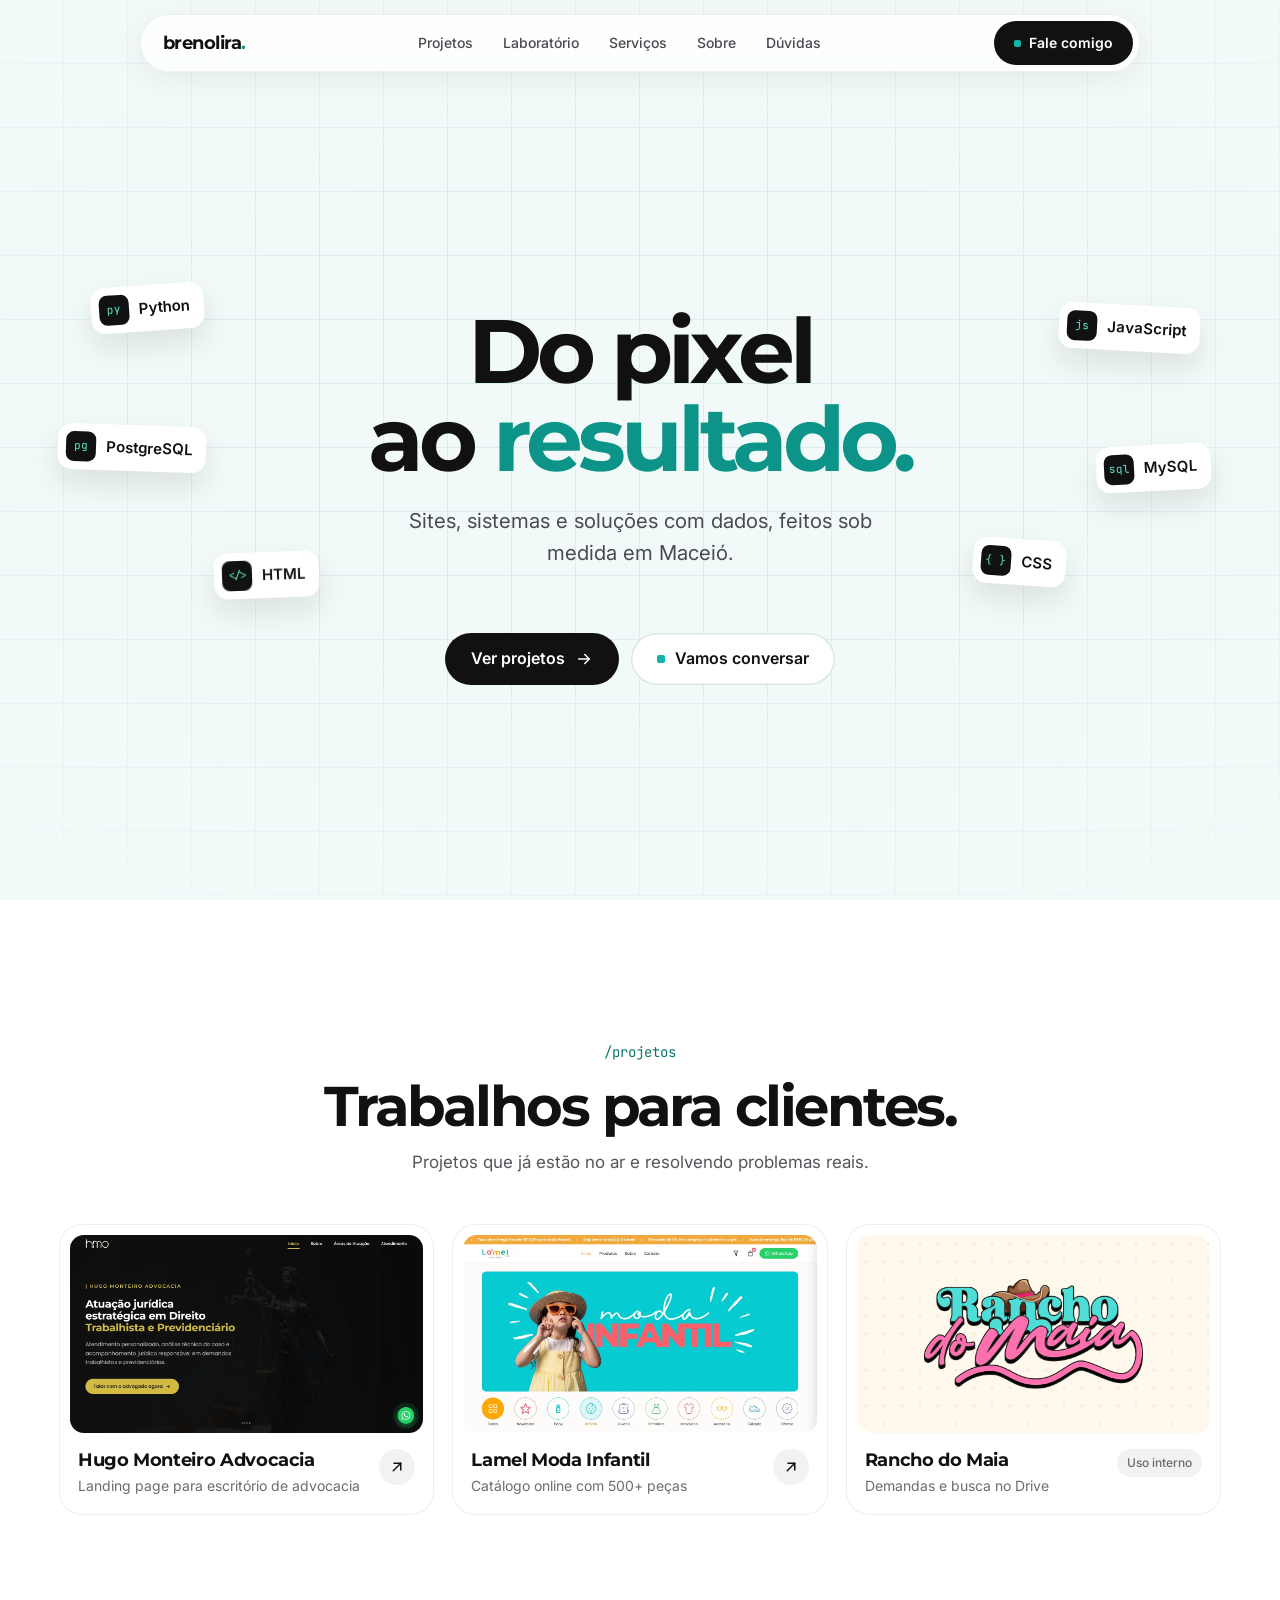
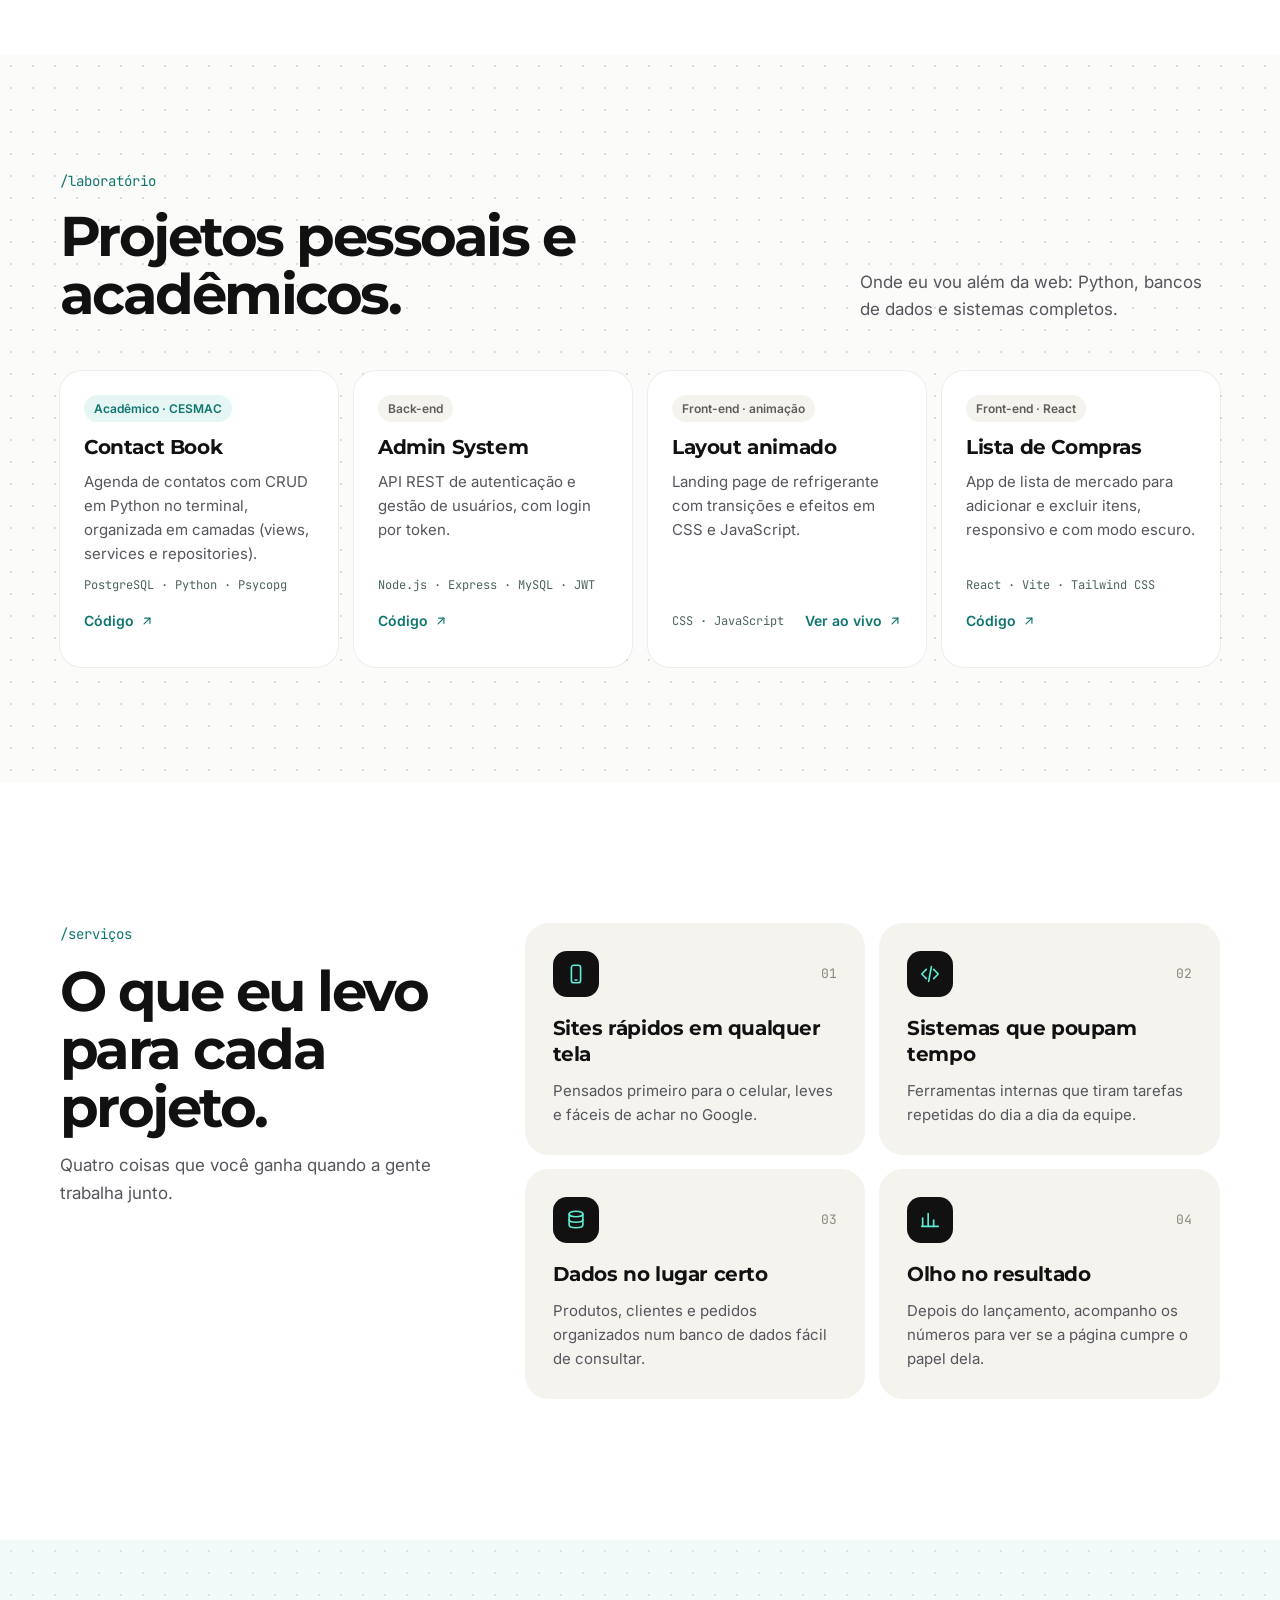
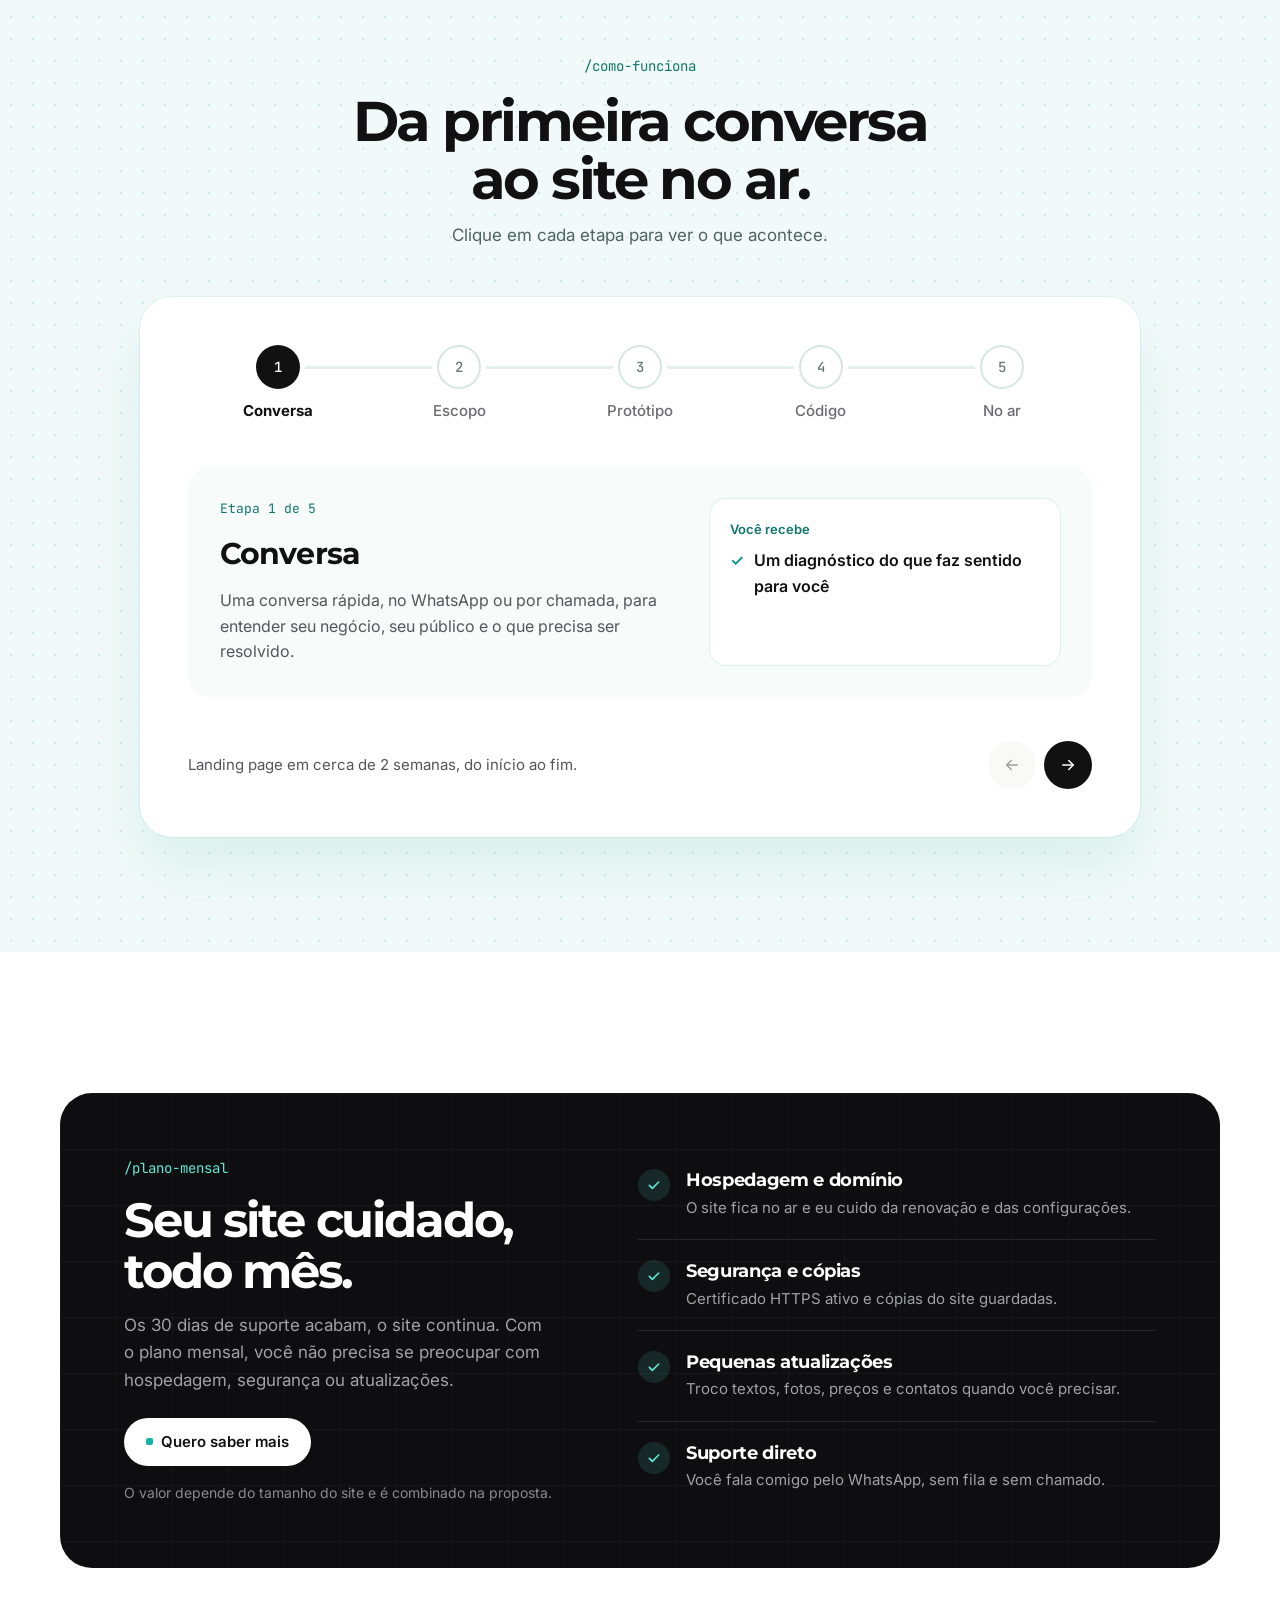
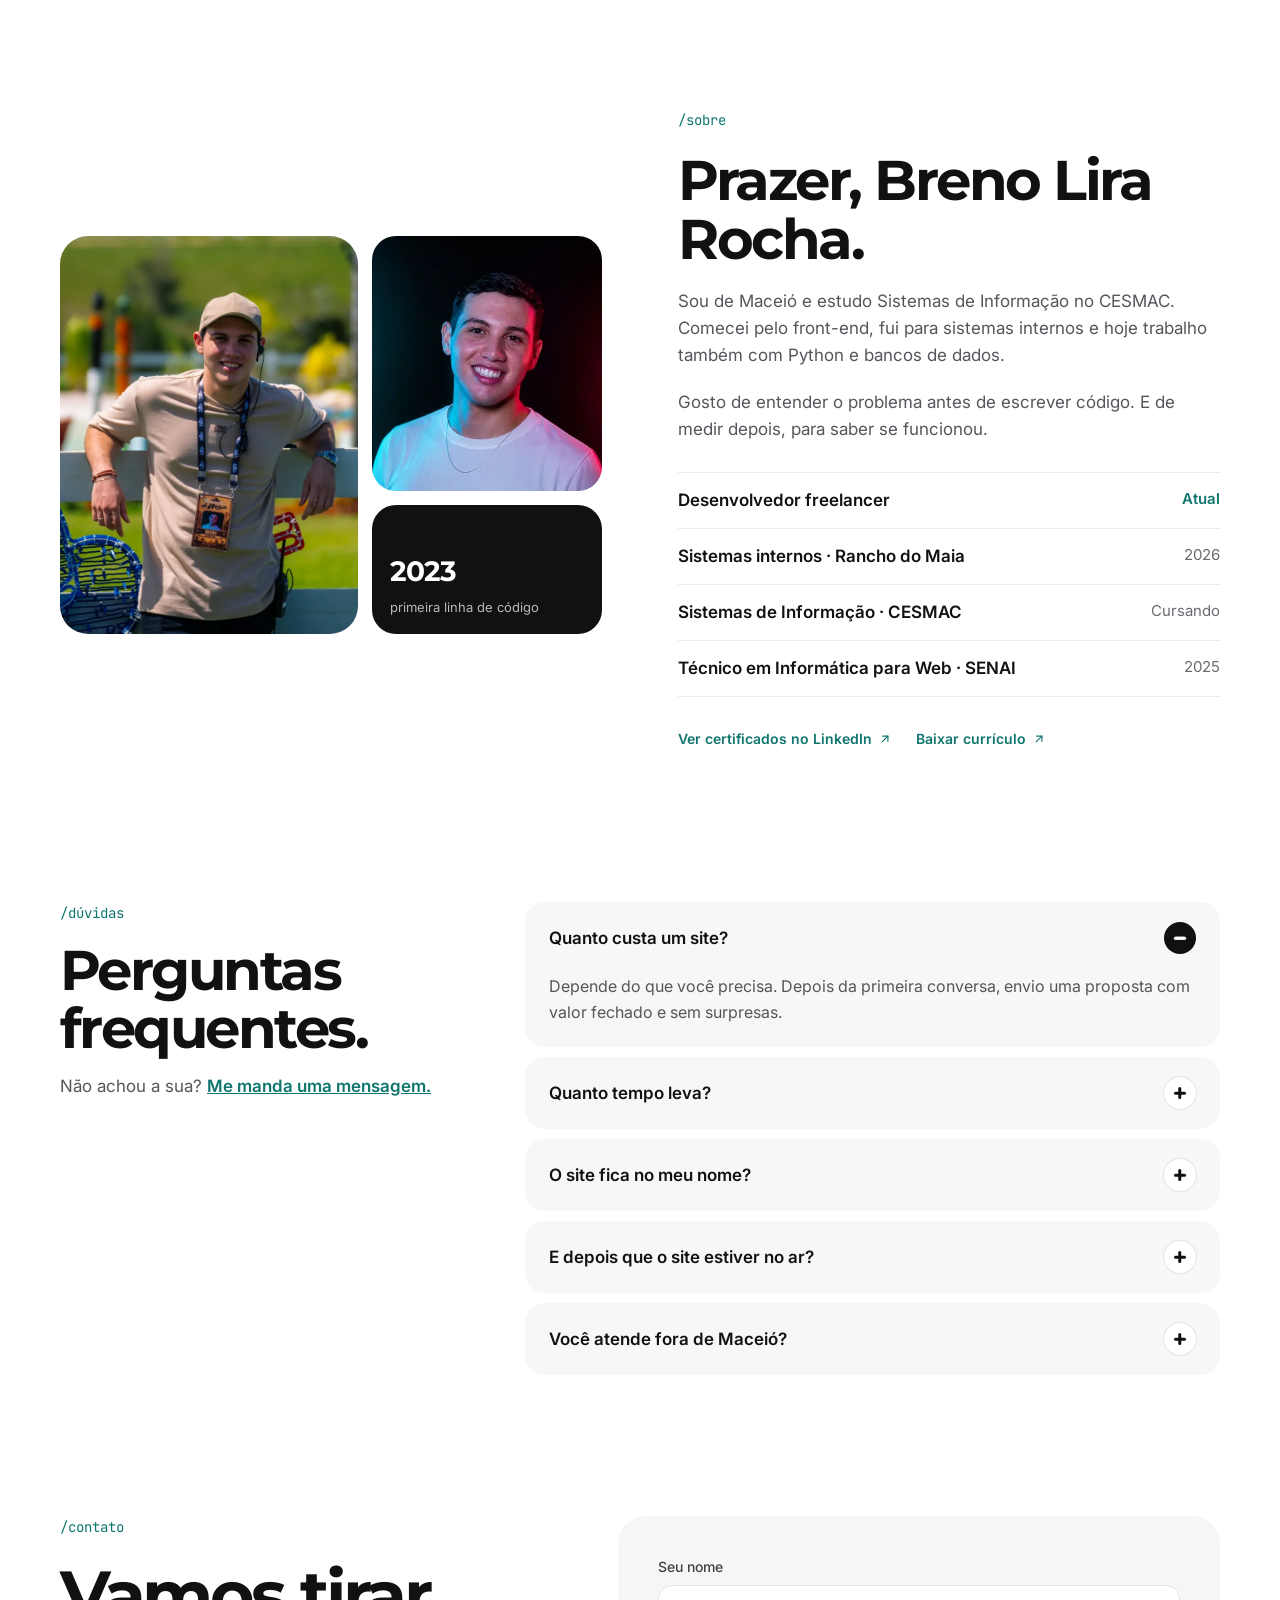
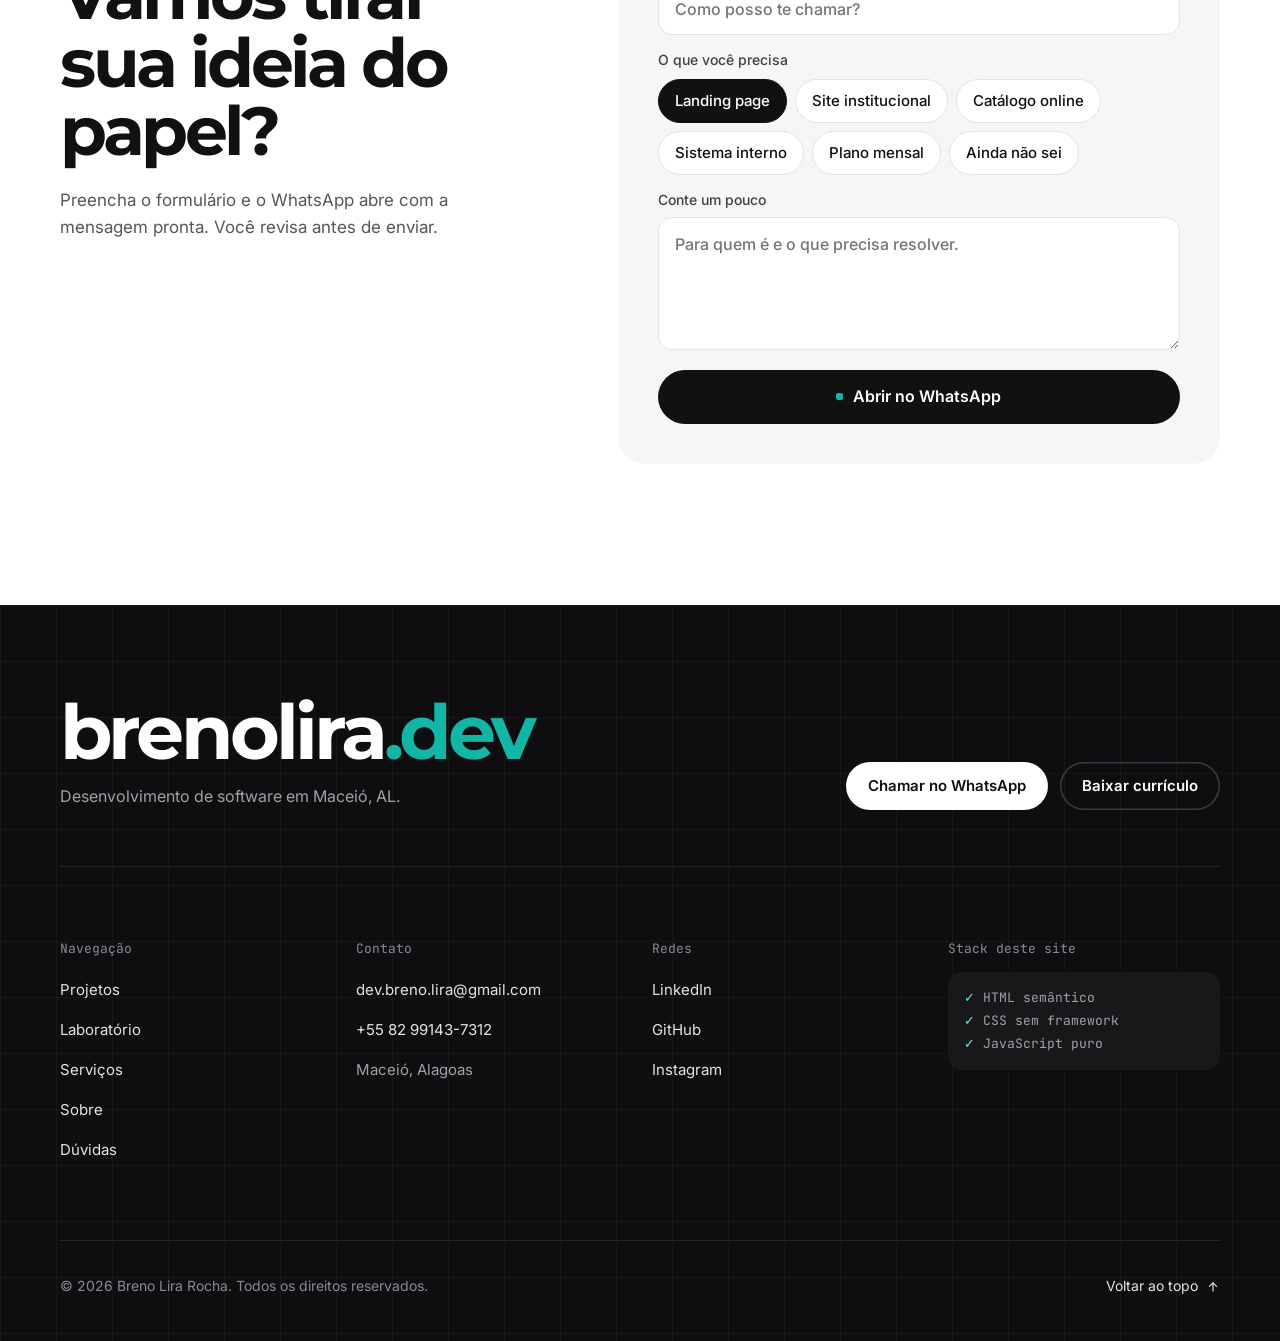
==== commit b3e6af42: "feat: Lista de Compras (React) no laboratório Co-Authored-By: Claude Opus 5.5 <noreply@anthropic.com" ====
--- a/index.html
+++ b/index.html
@@ -295,6 +295,16 @@
               <a class="link-arrow link-arrow--sm" href="https://brenoliraweb.github.io/layout-animado-refrigerante/" target="_blank" rel="noopener">Ver ao vivo <svg aria-hidden="true" width="14" height="14" viewBox="0 0 24 24" fill="none" stroke="currentColor" stroke-width="2" stroke-linecap="round" stroke-linejoin="round"><path d="M7 17L17 7"/><path d="M8 7h9v9"/></svg></a>
             </div>
           </article>
+
+          <article class="lab-card lift">
+            <span class="tag tag--sand">Front-end · React</span>
+            <h3 class="card-title">Lista de Compras</h3>
+            <p class="card-text">App de lista de mercado para adicionar e excluir itens, responsivo e com modo escuro.</p>
+            <div class="lab-card__footer">
+              <p class="mono lab-card__stack">React · Vite · Tailwind CSS</p>
+              <a class="link-arrow link-arrow--sm" href="https://github.com/brenoliraweb/lista_de_mercado" target="_blank" rel="noopener">Código <svg aria-hidden="true" width="14" height="14" viewBox="0 0 24 24" fill="none" stroke="currentColor" stroke-width="2" stroke-linecap="round" stroke-linejoin="round"><path d="M7 17L17 7"/><path d="M8 7h9v9"/></svg></a>
+            </div>
+          </article>
         </div>
       </div>
     </section>
